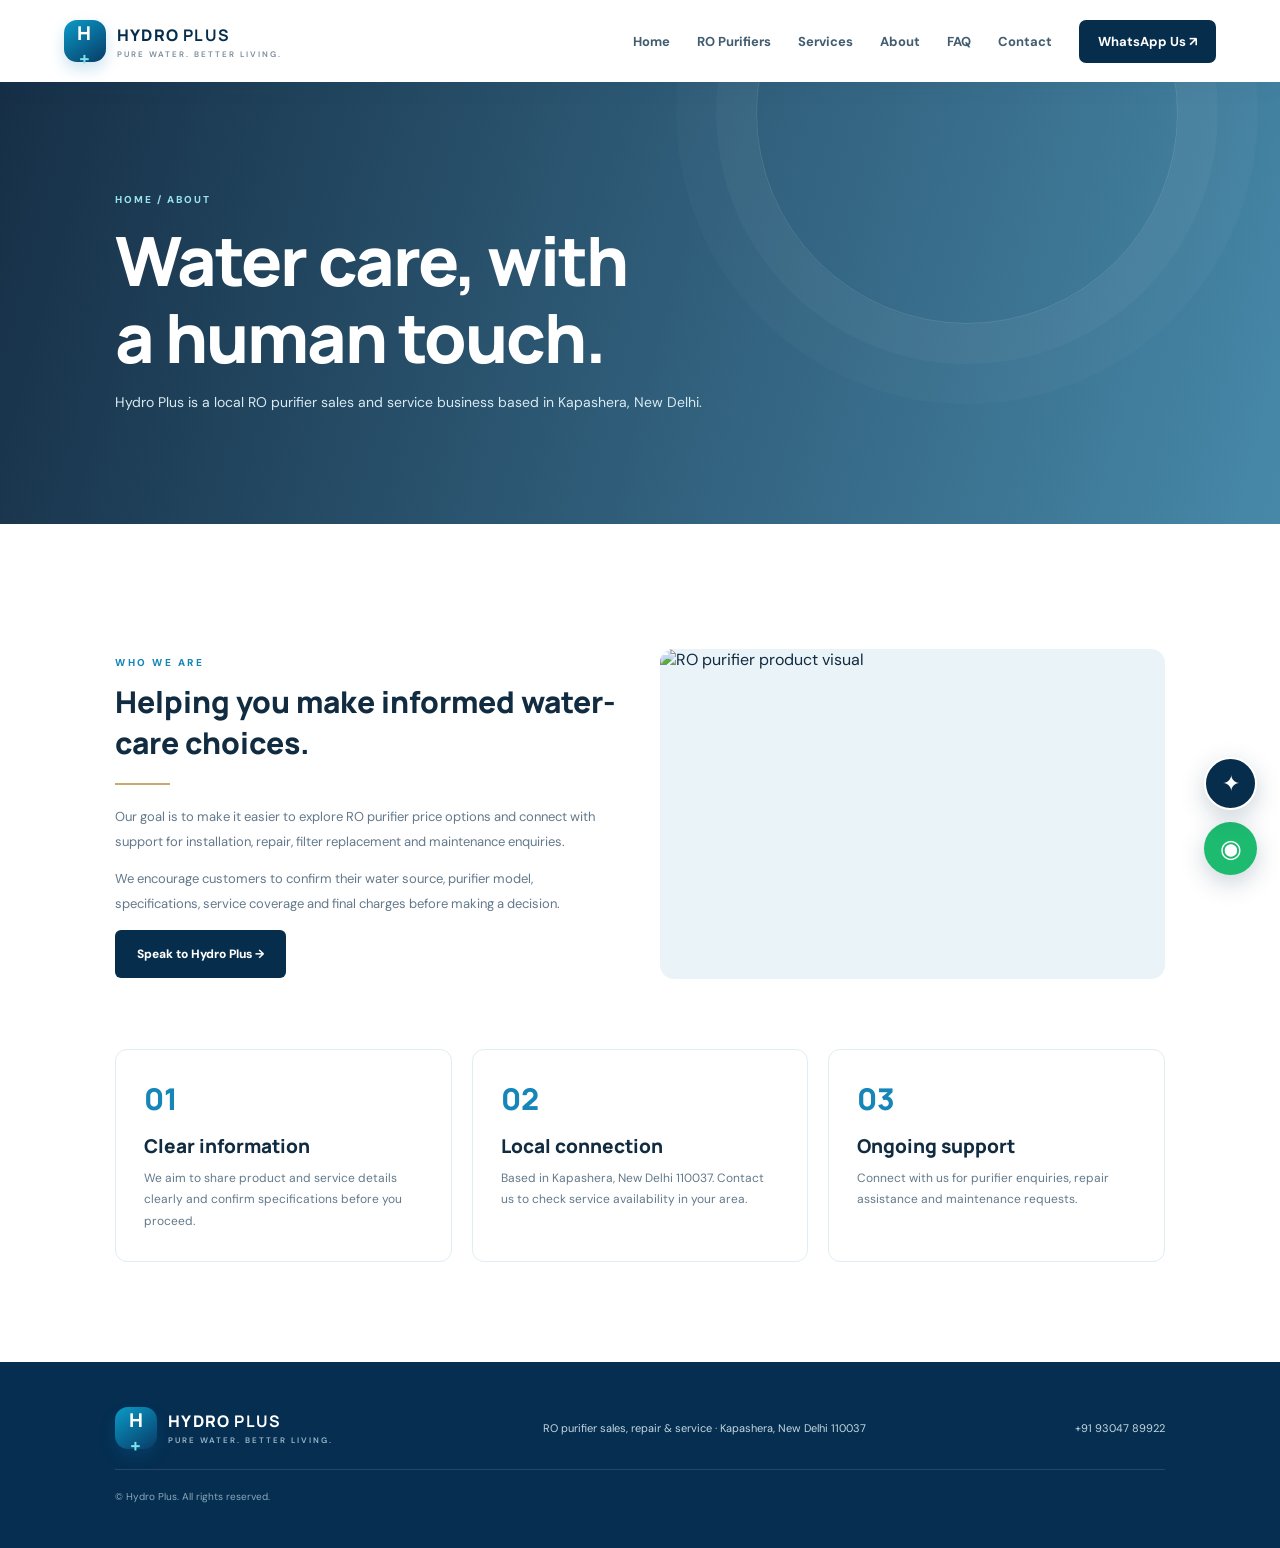
==== about.html @ e17fb549 "Add Hydro Plus website page: about.html" ====
<!doctype html><html lang="en"><head><meta charset="utf-8"><meta name="viewport" content="width=device-width,initial-scale=1"><meta name="description" content="About Hydro Plus RO purifier sales and service support in Kapashera, New Delhi."><meta name="theme-color" content="#073b66"><title>About Hydro Plus | Hydro Plus</title><link rel="stylesheet" href="assets/css/style.css"></head><body><header class="site-header"><a class="brand" href="index.html"><span class="brand-mark">H<span>+</span></span><span>HYDRO <b>PLUS</b><small>PURE WATER. BETTER LIVING.</small></span></a><button class="menu-toggle" id="menuToggle" aria-label="Open navigation">☰</button><nav id="mainNav"><a href="index.html">Home</a><a href="products.html">RO Purifiers</a><a href="services.html">Services</a><a href="about.html">About</a><a href="faq.html">FAQ</a><a href="contact.html">Contact</a><a class="nav-cta" href="https://wa.me/919304789922?text=Hello%20Hydro%20Plus%2C%20I%20need%20help." target="_blank" rel="noopener">WhatsApp Us ↗</a></nav></header><main><section class="page-hero"><span class="crumb">HOME / ABOUT</span><h1>Water care, with<br>a human touch.</h1><p>Hydro Plus is a local RO purifier sales and service business based in Kapashera, New Delhi.</p></section><section class="section"><div class="service-detail"><div class="detail-copy"><span class="eyebrow">WHO WE ARE</span><h2>Helping you make informed water-care choices.</h2><div class="gold-line"></div><p>Our goal is to make it easier to explore RO purifier price options and connect with support for installation, repair, filter replacement and maintenance enquiries.</p><p>We encourage customers to confirm their water source, purifier model, specifications, service coverage and final charges before making a decision.</p><a class="btn btn-dark" href="contact.html">Speak to Hydro Plus →</a></div><div class="detail-photo"><img src="https://www.kent.co.in/images/ro/kent-supreme-copper/kent-supreme-copper-mobile-banner.png" alt="RO purifier product visual"></div></div><div class="content-grid"><article class="info-card"><span class="num">01</span><h3>Clear information</h3><p>We aim to share product and service details clearly and confirm specifications before you proceed.</p></article><article class="info-card"><span class="num">02</span><h3>Local connection</h3><p>Based in Kapashera, New Delhi 110037. Contact us to check service availability in your area.</p></article><article class="info-card"><span class="num">03</span><h3>Ongoing support</h3><p>Connect with us for purifier enquiries, repair assistance and maintenance requests.</p></article></div></section></main><footer><a class="brand footer-brand" href="index.html"><span class="brand-mark">H<span>+</span></span><span>HYDRO <b>PLUS</b><small>PURE WATER. BETTER LIVING.</small></span></a><p>RO purifier sales, repair & service · Kapashera, New Delhi 110037</p><a href="tel:+919304789922">+91 93047 89922</a><small>© <span id="year"></span> Hydro Plus. All rights reserved.</small></footer><a class="float-whatsapp" href="https://wa.me/919304789922?text=Hello%20Hydro%20Plus" target="_blank" rel="noopener" aria-label="WhatsApp Hydro Plus">◉</a><button class="chat-launch" id="chatLaunch" aria-label="Open Hydro Plus assistant">✦</button><div class="chat-box" id="chatBox"><div class="chat-head"><div><b>Hydro Plus Assistant</b><small>Quick help & enquiries</small></div><button id="chatClose" aria-label="Close chat">×</button></div><div class="chat-messages" id="chatMessages"><div class="bot-message">Hello! Are you looking to buy an RO purifier or need repair/service?</div></div><form id="chatForm"><input id="chatInput" placeholder="Type your message..." autocomplete="off" required><button aria-label="Send message">➤</button></form></div><script src="assets/js/app.js"></script></body></html>
---- assets/css/style.css ----
@import url('https://fonts.googleapis.com/css2?family=DM+Sans:wght@400;500;600;700;800&family=Manrope:wght@400;500;600;700;800&display=swap');
:root{--navy:#062d4c;--blue:#087db7;--cyan:#64d8e5;--ink:#112b40;--muted:#63798b;--pale:#edf7fb;--line:#e1edf2;--white:#fff;--gold:#c9a96e}*{box-sizing:border-box}html{scroll-behavior:smooth;scroll-padding-top:90px}body{margin:0;font-family:'DM Sans',sans-serif;color:var(--ink);background:#fff}a{color:inherit;text-decoration:none}button,input,textarea,select{font:inherit}.site-header{height:82px;padding:0 max(5vw,24px);display:flex;align-items:center;justify-content:space-between;background:#fff;position:sticky;top:0;z-index:30;box-shadow:0 5px 24px #0c42600b}.brand{display:flex;align-items:center;gap:11px;font:800 16px Manrope;letter-spacing:1.2px;color:var(--navy)}.brand small{display:block;font:600 8px 'DM Sans';letter-spacing:2px;color:#7a8c9b;margin-top:3px}.brand-mark{width:42px;height:42px;border-radius:13px;background:linear-gradient(145deg,#0b9bc8,#073b66);color:white;display:grid;place-items:center;font-size:19px;box-shadow:0 7px 15px #0879b933}.brand-mark span{color:#7fe3ee}.site-header nav{display:flex;align-items:center;gap:27px;font-size:13px;font-weight:700;color:#425c70}.site-header nav a:hover,.site-header nav a.active{color:var(--blue)}.nav-cta{background:var(--navy);color:white!important;padding:13px 19px;border-radius:7px}.menu-toggle{display:none;border:0;background:none;font-size:25px;color:var(--navy)}.hero{min-height:650px;height:min(760px,78vw);position:relative;overflow:hidden;background:#06395f url('https://www.kent.co.in/images/ro/kent-supreme-copper/kent-supreme-copper-mobile-banner.png') center/cover no-repeat;transition:background-image .8s ease}.hero:before{content:'';position:absolute;inset:0;background:linear-gradient(90deg,#041e35ed 0%,#073b66bd 48%,#073b6640 100%)}.hero:after{content:'';position:absolute;inset:0;background:linear-gradient(0deg,#052b4980,transparent 50%)}.hero-content{position:relative;z-index:1;color:white;padding:125px 9vw 70px;max-width:850px;animation:rise .8s ease}.eyebrow{font-size:10px;font-weight:800;letter-spacing:2.5px;color:#1686b8}.eyebrow.light{color:#91e4ed}.hero h1{font:800 clamp(48px,7vw,88px)/1.05 Manrope;letter-spacing:-4px;margin:25px 0}.hero h1 em,h2 em{font-style:normal;color:#69d3e1}.hero-content>p{font-size:17px;line-height:1.8;color:#e1edf4;max-width:500px}.hero-actions{display:flex;gap:13px;margin-top:32px}.btn{border:0;display:inline-flex;align-items:center;justify-content:center;gap:20px;padding:16px 22px;border-radius:6px;font-weight:800;font-size:12px;cursor:pointer;transition:.25s}.btn:hover{transform:translateY(-3px);box-shadow:0 12px 25px #052c4930}.btn-primary{background:#fff;color:var(--navy)}.btn-glass{border:1px solid #ffffff75;color:white;background:#ffffff15}.btn-dark{background:var(--navy);color:white}.btn-light{background:#fff;color:var(--navy)}.hero-note{margin-top:54px;font-size:11px;letter-spacing:1px;color:#d2e5ef}.pulse{display:inline-block;width:7px;height:7px;background:#73e2ca;border-radius:50%;margin-right:9px;box-shadow:0 0 0 5px #73e2ca30}.hero-count{position:absolute;right:9vw;bottom:53px;color:#fff;font-size:12px;z-index:2}.hero-count b{font-size:24px}.slider-dots{position:absolute;right:9vw;bottom:25px;display:flex;gap:7px;z-index:2}.slider-dots button{width:23px;height:3px;border:0;background:#ffffff70;padding:0;cursor:pointer}.slider-dots button.active{background:#7be0e9;width:40px}.trust-strip{display:grid;grid-template-columns:repeat(4,1fr);padding:27px 9vw;background:#f2f8fb;gap:20px}.trust-strip div{display:flex;align-items:center;gap:13px}.trust-strip b{font:800 22px Manrope;color:#1686b8}.trust-strip span{font-size:12px;font-weight:700;color:#526d80}.section{padding:100px 9vw}.section-head{display:flex;justify-content:space-between;align-items:end;gap:40px;margin-bottom:45px}.section-head h2,.service-copy h2,.about-card h2,.page-hero h1{font:800 clamp(34px,4vw,52px)/1.13 Manrope;letter-spacing:-2px;margin:14px 0 0}.section-head h2 em,.service-copy h2 em{color:#1686b8}.section-head>p{max-width:390px;color:var(--muted);font-size:13px;line-height:1.8;margin:0 0 5px}.product-grid{display:grid;grid-template-columns:repeat(3,1fr);gap:22px}.product-card{border:1px solid var(--line);border-radius:12px;overflow:hidden;background:white;transition:.35s;box-shadow:0 5px 25px #0a456509}.product-card:hover{transform:translateY(-8px);box-shadow:0 20px 45px #0a45651c}.product-image{height:260px;position:relative;background:#edf5f8;overflow:hidden}.product-image img{width:100%;height:100%;object-fit:contain;padding:16px;transition:transform .6s}.product-card:hover .product-image img{transform:scale(1.06)}.product-tag{position:absolute;z-index:1;top:15px;left:15px;background:#fff;color:var(--navy);font-size:9px;font-weight:800;letter-spacing:1px;padding:8px 10px;border-radius:3px}.product-info{padding:23px}.product-kicker{font-size:9px;font-weight:800;letter-spacing:1.8px;color:#1985b5}.product-info h3{font:800 24px Manrope;margin:8px 0}.product-info p{min-height:43px;color:var(--muted);font-size:12px;line-height:1.7}.price-line{display:flex;align-items:center;gap:9px;margin:20px 0}.price-line strong{font:800 25px Manrope;color:var(--navy)}.price-line del{font-size:12px;color:#91a1ad}.price-line span{font-size:9px;font-weight:800;color:#16855d;background:#e8f8ef;padding:5px 7px;border-radius:4px}.text-link{font-size:11px;font-weight:800;color:#0879b9}.fine-print{font-size:10px;color:#7b8c98;line-height:1.7;margin-top:25px}.service-band{display:grid;grid-template-columns:1fr 1fr;background:#f0f7fa}.service-visual{position:relative;min-height:650px;overflow:hidden;background:#d8eaf0}.service-visual>img{width:100%;height:100%;position:absolute;object-fit:cover}.service-visual:after{content:'';position:absolute;inset:0;background:linear-gradient(0deg,#062e50b8,transparent 65%)}.visual-label{position:absolute;z-index:1;bottom:55px;left:9%;color:white}.visual-label span{font-size:9px;letter-spacing:2px;font-weight:800;color:#9ae8ed}.visual-label b{display:block;font:800 42px/1.1 Manrope;margin-top:13px}.service-copy{padding:85px 10%}.service-copy>p{color:var(--muted);font-size:13px;line-height:1.8;margin:20px 0 28px}.service-list>div{display:flex;gap:17px;padding:17px 0;border-top:1px solid #d9e7ed}.service-list>div>span{font:800 18px Manrope;color:#1686b8}.service-list h3{font-size:14px;margin:0 0 5px}.service-list p{font-size:11px;line-height:1.7;color:var(--muted);margin:0}.service-copy .btn{margin-top:25px}.about-section{display:grid;grid-template-columns:1.5fr .8fr;gap:22px}.about-card{background:linear-gradient(125deg,#073b66,#087eaf);border-radius:14px;padding:60px;color:white}.about-card h2{margin:20px 0}.about-card p{max-width:500px;color:#d7eaf2;font-size:13px;line-height:1.8;margin-bottom:28px}.about-stat{border-radius:14px;background:#eaf6fa;padding:55px 35px;display:flex;flex-direction:column;justify-content:center}.about-stat span{font-size:10px;font-weight:800;letter-spacing:2px;color:#1686b8}.about-stat b{font:800 36px/1.2 Manrope;margin:20px 0}.about-stat small{color:var(--muted)}.contact-section{background:#f8fbfc}.contact-layout{display:grid;grid-template-columns:.8fr 1.2fr;gap:70px}.contact-details{display:flex;flex-direction:column;align-items:flex-start;gap:30px}.contact-item span{display:block;font-size:9px;font-weight:800;letter-spacing:1.7px;color:#1686b8;margin-bottom:9px}.contact-item b,.contact-item a{font:700 17px Manrope}.contact-form{background:white;padding:30px;border:1px solid var(--line);border-radius:12px;box-shadow:0 10px 35px #16425c08}.contact-form label{display:block;font-size:11px;font-weight:800;color:#405a6e;margin-bottom:17px}.form-row{display:grid;grid-template-columns:1fr 1fr;gap:16px}.contact-form input,.contact-form textarea,.contact-form select{display:block;width:100%;margin-top:8px;padding:13px;border:1px solid #dce8ee;border-radius:6px;background:#fbfdfe;color:var(--ink);outline:none;font-size:12px}.contact-form input:focus,.contact-form textarea:focus,.contact-form select:focus{border-color:#1686b8}.contact-form textarea{resize:vertical}.contact-form small{display:block;color:#82929d;font-size:10px;margin-top:12px}footer{background:#052e50;color:#d3e3eb;padding:45px 9vw;display:flex;align-items:center;justify-content:space-between;gap:20px;flex-wrap:wrap}footer .brand{color:white}footer .brand small{color:#9bb8c8}footer p,footer>a:not(.brand){font-size:11px;color:#c5d8e2}footer>small{width:100%;font-size:10px;color:#89a9ba;border-top:1px solid #ffffff20;padding-top:20px}.float-whatsapp,.chat-launch{position:fixed;z-index:40;right:23px;width:53px;height:53px;border-radius:50%;display:grid;place-items:center;box-shadow:0 8px 24px #062f4c35}.float-whatsapp{bottom:25px;background:#1dbb70;color:white;font-size:25px}.chat-launch{bottom:90px;background:var(--navy);color:white;border:2px solid white;font-size:22px;cursor:pointer}.chat-box{display:none;position:fixed;z-index:41;right:22px;bottom:155px;width:min(350px,calc(100vw - 30px));height:420px;background:white;border-radius:13px;box-shadow:0 20px 60px #092f4c35;overflow:hidden;border:1px solid var(--line)}.chat-box.open{display:flex;flex-direction:column;animation:rise .25s ease}.chat-head{background:var(--navy);color:white;padding:17px;display:flex;justify-content:space-between;align-items:center}.chat-head b,.chat-head small{display:block}.chat-head b{font-size:13px}.chat-head small{font-size:10px;color:#b9d6e5;margin-top:4px}.chat-head button{border:0;background:none;color:white;font-size:25px;cursor:pointer}.chat-messages{padding:15px;flex:1;overflow:auto;background:#f5f9fb}.bot-message,.user-message{max-width:88%;padding:11px 12px;border-radius:10px;font-size:11px;line-height:1.6;margin-bottom:10px}.bot-message{background:white;border:1px solid var(--line)}.user-message{margin-left:auto;background:#dff3fa;color:#174766}.chat-box form{display:flex;padding:10px;border-top:1px solid var(--line);gap:7px}.chat-box input{min-width:0;flex:1;border:1px solid var(--line);border-radius:6px;padding:11px;font-size:11px}.chat-box form button{border:0;background:var(--navy);color:white;border-radius:6px;width:40px;cursor:pointer}.page-hero{padding:105px 9vw 95px;color:white;background:linear-gradient(105deg,#041f38ed,#075f8bbd),url('https://www.kent.co.in/images/ro/kent-supreme-copper/kent-supreme-copper-mobile-banner.png') center/cover;position:relative;overflow:hidden}.page-hero:after{content:'';position:absolute;width:420px;height:420px;border:1px solid #ffffff20;border-radius:50%;right:8%;top:-180px;box-shadow:0 0 0 40px #ffffff08,0 0 0 80px #ffffff05}.page-hero h1{font-size:clamp(42px,6vw,68px);max-width:760px;position:relative;z-index:1}.page-hero p{max-width:590px;line-height:1.8;color:#d8eaf2;font-size:14px;position:relative;z-index:1}.crumb{font-size:10px;letter-spacing:2px;color:#9be3ea;font-weight:800}.content-grid{display:grid;grid-template-columns:repeat(3,1fr);gap:20px}.info-card{padding:28px;border:1px solid var(--line);border-radius:12px;background:white;transition:.3s}.info-card:hover{transform:translateY(-6px);box-shadow:0 16px 35px #0a456512}.info-card .num{font:800 30px Manrope;color:#1686b8}.info-card h3{font:800 19px Manrope;margin:14px 0 9px}.info-card p{font-size:12px;line-height:1.8;color:var(--muted);margin:0}.service-detail{display:grid;grid-template-columns:1fr 1fr;gap:40px;align-items:center;margin:25px 0 70px}.service-detail:nth-child(even) .detail-photo{order:2}.detail-photo{height:330px;border-radius:14px;overflow:hidden;background:#eaf4f8}.detail-photo img{width:100%;height:100%;object-fit:cover}.detail-copy h2{font:800 30px Manrope;margin:10px 0}.detail-copy p,.detail-copy li{font-size:13px;line-height:1.9;color:var(--muted)}.detail-copy ul{padding-left:18px}.faq-list{max-width:850px;margin:auto}.faq-list details{border-bottom:1px solid var(--line);padding:20px 0}.faq-list summary{font-weight:800;cursor:pointer;list-style:none;display:flex;justify-content:space-between;gap:15px}.faq-list summary:after{content:'+';color:var(--blue);font-size:20px}.faq-list details[open] summary:after{content:'−'}.faq-list p{font-size:13px;line-height:1.8;color:var(--muted);max-width:760px}.reveal{opacity:0;transform:translateY(24px);transition:opacity .7s ease,transform .7s ease}.reveal.visible{opacity:1;transform:none}.gold-line{height:2px;width:55px;background:var(--gold);margin:20px 0}.map-panel{min-height:250px;border-radius:14px;background:linear-gradient(130deg,#e5f2f7,#f6fbfd);display:grid;place-items:center;text-align:center;padding:30px}.map-panel b{font:800 24px Manrope}.map-panel p{color:var(--muted);font-size:12px}@keyframes rise{from{opacity:0;transform:translateY(18px)}to{opacity:1;transform:translateY(0)}}@media(max-width:900px){.site-header nav{gap:15px}.section{padding:75px 6vw}.product-grid,.content-grid{grid-template-columns:repeat(2,1fr)}.service-copy{padding:65px 7%}.about-section{padding-top:70px;padding-bottom:70px}.contact-layout{gap:35px}.trust-strip{padding:25px 6vw}}@media(max-width:680px){.site-header{height:70px;padding:0 20px}.menu-toggle{display:block}.site-header nav{display:none;position:absolute;top:70px;left:0;right:0;background:white;padding:20px;box-shadow:0 15px 20px #092f4c15;flex-direction:column;align-items:stretch;gap:18px}.site-header nav.open{display:flex}.nav-cta{text-align:center}.hero{height:650px;min-height:0;background-position:60% center}.hero-content{padding:105px 7vw 50px}.hero h1{font-size:53px;letter-spacing:-2.5px}.hero-content>p{font-size:14px}.hero-count{right:7vw}.slider-dots{right:7vw}.trust-strip{grid-template-columns:1fr 1fr;gap:20px;padding:25px 7vw}.section{padding:70px 7vw}.section-head{display:block}.section-head>p{margin-top:17px}.section-head h2,.service-copy h2,.about-card h2{font-size:37px}.product-grid,.content-grid{grid-template-columns:1fr;gap:17px}.product-image{height:245px}.service-band{grid-template-columns:1fr}.service-visual{min-height:390px}.service-copy{padding:65px 7vw}.about-section{grid-template-columns:1fr}.about-card{padding:40px 27px}.about-stat{padding:35px 27px}.contact-layout{grid-template-columns:1fr;gap:35px}.form-row{grid-template-columns:1fr;gap:0}.contact-form{padding:22px}footer{padding:40px 7vw;display:grid;grid-template-columns:1fr;gap:12px}.hero-actions{flex-wrap:wrap}.hero-note{margin-top:40px}.page-hero{padding:75px 7vw}.page-hero h1{font-size:43px}.service-detail{grid-template-columns:1fr;gap:22px;margin-bottom:50px}.service-detail:nth-child(even) .detail-photo{order:0}.detail-photo{height:250px}}
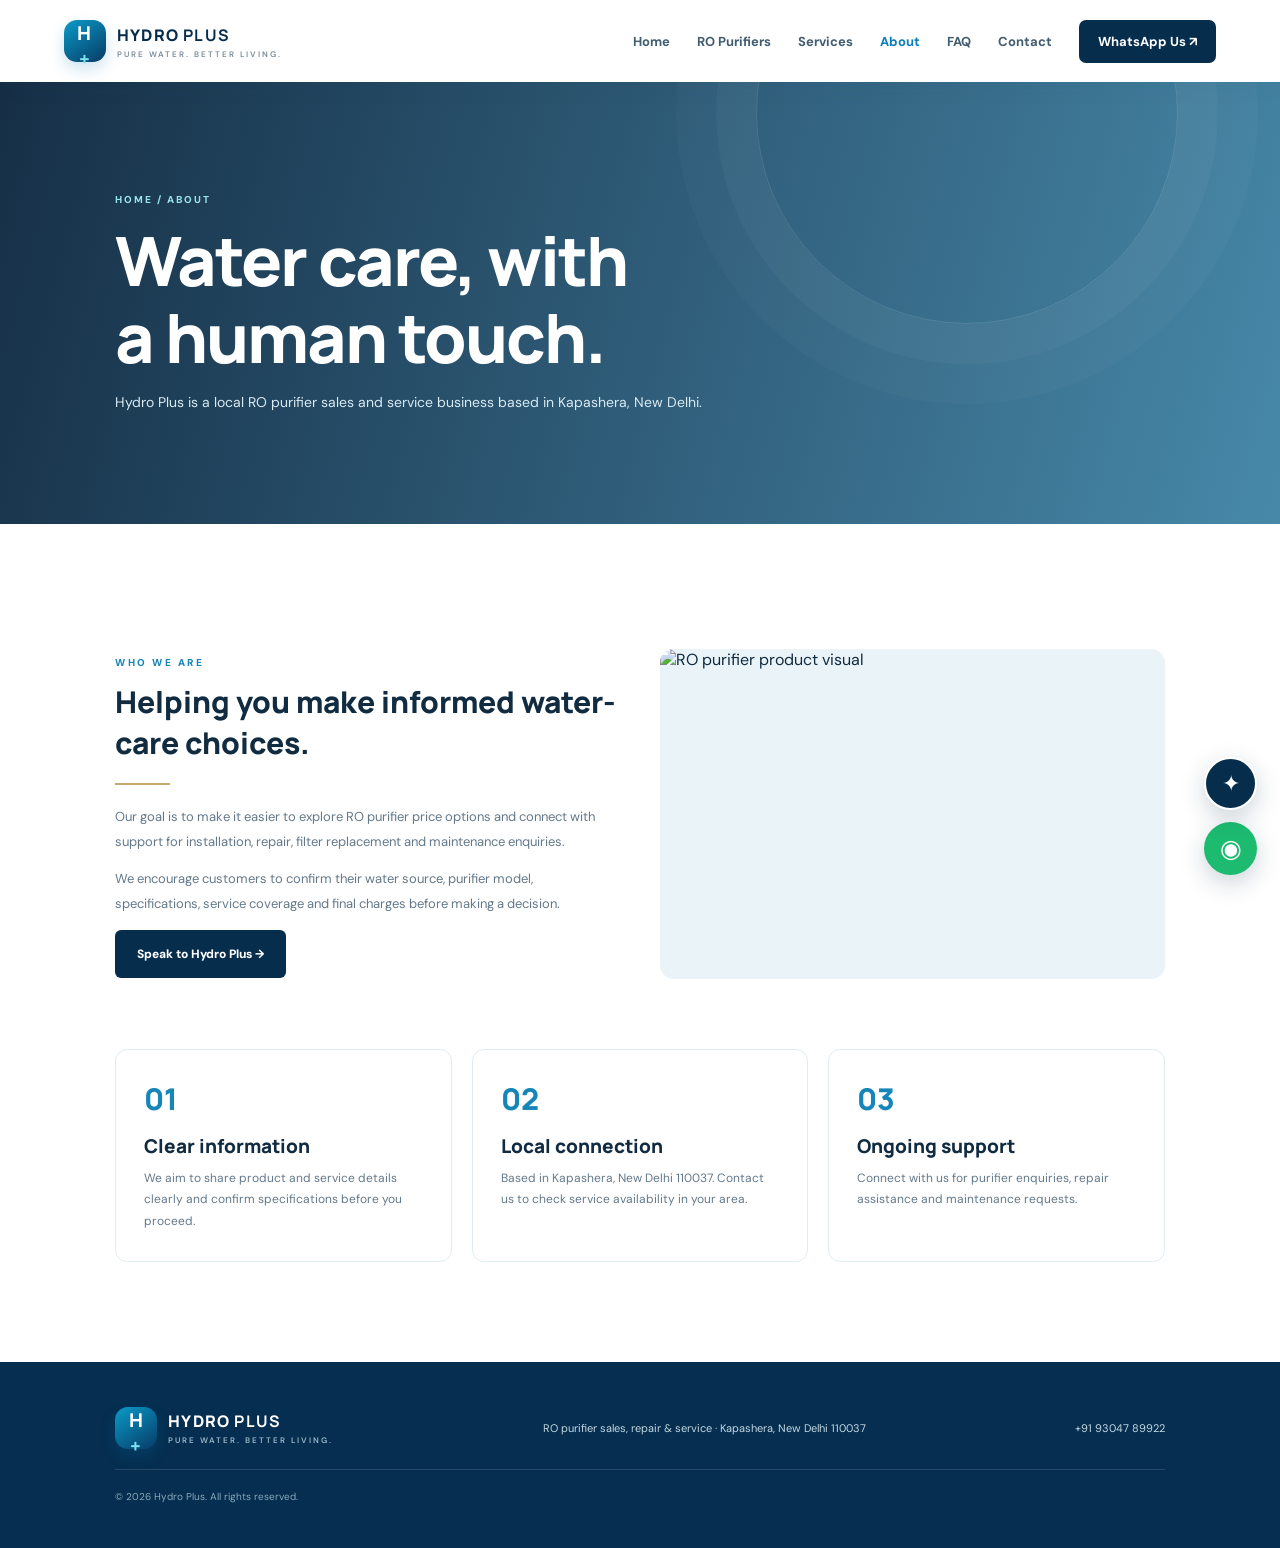
==== commit c027c87a: "Add RO visual to about page" ====
--- a/about.html
+++ b/about.html
@@ -1 +1 @@
-<!doctype html><html lang="en"><head><meta charset="utf-8"><meta name="viewport" content="width=device-width,initial-scale=1"><meta name="description" content="About Hydro Plus RO purifier sales and service support in Kapashera, New Delhi."><meta name="theme-color" content="#073b66"><title>About Hydro Plus | Hydro Plus</title><link rel="stylesheet" href="assets/css/style.css"></head><body><header class="site-header"><a class="brand" href="index.html"><span class="brand-mark">H<span>+</span></span><span>HYDRO <b>PLUS</b><small>PURE WATER. BETTER LIVING.</small></span></a><button class="menu-toggle" id="menuToggle" aria-label="Open navigation">☰</button><nav id="mainNav"><a href="index.html">Home</a><a href="products.html">RO Purifiers</a><a href="services.html">Services</a><a href="about.html">About</a><a href="faq.html">FAQ</a><a href="contact.html">Contact</a><a class="nav-cta" href="https://wa.me/919304789922?text=Hello%20Hydro%20Plus%2C%20I%20need%20help." target="_blank" rel="noopener">WhatsApp Us ↗</a></nav></header><main><section class="page-hero"><span class="crumb">HOME / ABOUT</span><h1>Water care, with<br>a human touch.</h1><p>Hydro Plus is a local RO purifier sales and service business based in Kapashera, New Delhi.</p></section><section class="section"><div class="service-detail"><div class="detail-copy"><span class="eyebrow">WHO WE ARE</span><h2>Helping you make informed water-care choices.</h2><div class="gold-line"></div><p>Our goal is to make it easier to explore RO purifier price options and connect with support for installation, repair, filter replacement and maintenance enquiries.</p><p>We encourage customers to confirm their water source, purifier model, specifications, service coverage and final charges before making a decision.</p><a class="btn btn-dark" href="contact.html">Speak to Hydro Plus →</a></div><div class="detail-photo"><img src="https://www.kent.co.in/images/ro/kent-supreme-copper/kent-supreme-copper-mobile-banner.png" alt="RO purifier product visual"></div></div><div class="content-grid"><article class="info-card"><span class="num">01</span><h3>Clear information</h3><p>We aim to share product and service details clearly and confirm specifications before you proceed.</p></article><article class="info-card"><span class="num">02</span><h3>Local connection</h3><p>Based in Kapashera, New Delhi 110037. Contact us to check service availability in your area.</p></article><article class="info-card"><span class="num">03</span><h3>Ongoing support</h3><p>Connect with us for purifier enquiries, repair assistance and maintenance requests.</p></article></div></section></main><footer><a class="brand footer-brand" href="index.html"><span class="brand-mark">H<span>+</span></span><span>HYDRO <b>PLUS</b><small>PURE WATER. BETTER LIVING.</small></span></a><p>RO purifier sales, repair & service · Kapashera, New Delhi 110037</p><a href="tel:+919304789922">+91 93047 89922</a><small>© <span id="year"></span> Hydro Plus. All rights reserved.</small></footer><a class="float-whatsapp" href="https://wa.me/919304789922?text=Hello%20Hydro%20Plus" target="_blank" rel="noopener" aria-label="WhatsApp Hydro Plus">◉</a><button class="chat-launch" id="chatLaunch" aria-label="Open Hydro Plus assistant">✦</button><div class="chat-box" id="chatBox"><div class="chat-head"><div><b>Hydro Plus Assistant</b><small>Quick help & enquiries</small></div><button id="chatClose" aria-label="Close chat">×</button></div><div class="chat-messages" id="chatMessages"><div class="bot-message">Hello! Are you looking to buy an RO purifier or need repair/service?</div></div><form id="chatForm"><input id="chatInput" placeholder="Type your message..." autocomplete="off" required><button aria-label="Send message">➤</button></form></div><script src="assets/js/app.js"></script></body></html>+<!doctype html><html lang="en"><head><meta charset="utf-8"><meta name="viewport" content="width=device-width,initial-scale=1"><meta name="description" content="About Hydro Plus RO purifier sales and service support in Kapashera, New Delhi."><meta name="theme-color" content="#073b66"><title>About Hydro Plus | Hydro Plus</title><link rel="stylesheet" href="assets/css/style.css"></head><body><header class="site-header"><a class="brand" href="index.html"><span class="brand-mark">H<span>+</span></span><span>HYDRO <b>PLUS</b><small>PURE WATER. BETTER LIVING.</small></span></a><button class="menu-toggle" id="menuToggle" aria-label="Open navigation">☰</button><nav id="mainNav"><a href="index.html">Home</a><a href="products.html">RO Purifiers</a><a href="services.html">Services</a><a href="about.html">About</a><a href="faq.html">FAQ</a><a href="contact.html">Contact</a><a class="nav-cta" href="https://wa.me/919304789922?text=Hello%20Hydro%20Plus%2C%20I%20need%20help." target="_blank" rel="noopener">WhatsApp Us ↗</a></nav></header><main><section class="page-hero"><span class="crumb">HOME / ABOUT</span><h1>Water care, with<br>a human touch.</h1><p>Hydro Plus is a local RO purifier sales and service business based in Kapashera, New Delhi.</p></section><section class="section"><div class="service-detail"><div class="detail-copy"><span class="eyebrow">WHO WE ARE</span><h2>Helping you make informed water-care choices.</h2><div class="gold-line"></div><p>Our goal is to make it easier to explore RO purifier price options and connect with support for installation, repair, filter replacement and maintenance enquiries.</p><p>We encourage customers to confirm their water source, purifier model, specifications, service coverage and final charges before making a decision.</p><a class="btn btn-dark" href="contact.html">Speak to Hydro Plus →</a></div><div class="detail-photo"><img src="https://livpure.com/cdn/shop/files/livpure-livpure-allura-premia-water-purifier-37996012568729.jpg?v=1737448221&width=900" alt="RO purifier product visual"></div></div><div class="content-grid"><article class="info-card"><span class="num">01</span><h3>Clear information</h3><p>We aim to share product and service details clearly and confirm specifications before you proceed.</p></article><article class="info-card"><span class="num">02</span><h3>Local connection</h3><p>Based in Kapashera, New Delhi 110037. Contact us to check service availability in your area.</p></article><article class="info-card"><span class="num">03</span><h3>Ongoing support</h3><p>Connect with us for purifier enquiries, repair assistance and maintenance requests.</p></article></div></section></main><footer><a class="brand footer-brand" href="index.html"><span class="brand-mark">H<span>+</span></span><span>HYDRO <b>PLUS</b><small>PURE WATER. BETTER LIVING.</small></span></a><p>RO purifier sales, repair & service · Kapashera, New Delhi 110037</p><a href="tel:+919304789922">+91 93047 89922</a><small>© <span id="year"></span> Hydro Plus. All rights reserved.</small></footer><a class="float-whatsapp" href="https://wa.me/919304789922?text=Hello%20Hydro%20Plus" target="_blank" rel="noopener" aria-label="WhatsApp Hydro Plus">◉</a><button class="chat-launch" id="chatLaunch" aria-label="Open Hydro Plus assistant">✦</button><div class="chat-box" id="chatBox"><div class="chat-head"><div><b>Hydro Plus Assistant</b><small>Quick help & enquiries</small></div><button id="chatClose" aria-label="Close chat">×</button></div><div class="chat-messages" id="chatMessages"><div class="bot-message">Hello! Are you looking to buy an RO purifier or need repair/service?</div></div><form id="chatForm"><input id="chatInput" placeholder="Type your message..." autocomplete="off" required><button aria-label="Send message">➤</button></form></div><script src="assets/js/app.js"></script></body></html>
--- a/assets/css/style.css
+++ b/assets/css/style.css
@@ -1,2 +1,5 @@
 @import url('https://fonts.googleapis.com/css2?family=DM+Sans:wght@400;500;600;700;800&family=Manrope:wght@400;500;600;700;800&display=swap');
-:root{--navy:#062d4c;--blue:#087db7;--cyan:#64d8e5;--ink:#112b40;--muted:#63798b;--pale:#edf7fb;--line:#e1edf2;--white:#fff;--gold:#c9a96e}*{box-sizing:border-box}html{scroll-behavior:smooth;scroll-padding-top:90px}body{margin:0;font-family:'DM Sans',sans-serif;color:var(--ink);background:#fff}a{color:inherit;text-decoration:none}button,input,textarea,select{font:inherit}.site-header{height:82px;padding:0 max(5vw,24px);display:flex;align-items:center;justify-content:space-between;background:#fff;position:sticky;top:0;z-index:30;box-shadow:0 5px 24px #0c42600b}.brand{display:flex;align-items:center;gap:11px;font:800 16px Manrope;letter-spacing:1.2px;color:var(--navy)}.brand small{display:block;font:600 8px 'DM Sans';letter-spacing:2px;color:#7a8c9b;margin-top:3px}.brand-mark{width:42px;height:42px;border-radius:13px;background:linear-gradient(145deg,#0b9bc8,#073b66);color:white;display:grid;place-items:center;font-size:19px;box-shadow:0 7px 15px #0879b933}.brand-mark span{color:#7fe3ee}.site-header nav{display:flex;align-items:center;gap:27px;font-size:13px;font-weight:700;color:#425c70}.site-header nav a:hover,.site-header nav a.active{color:var(--blue)}.nav-cta{background:var(--navy);color:white!important;padding:13px 19px;border-radius:7px}.menu-toggle{display:none;border:0;background:none;font-size:25px;color:var(--navy)}.hero{min-height:650px;height:min(760px,78vw);position:relative;overflow:hidden;background:#06395f url('https://www.kent.co.in/images/ro/kent-supreme-copper/kent-supreme-copper-mobile-banner.png') center/cover no-repeat;transition:background-image .8s ease}.hero:before{content:'';position:absolute;inset:0;background:linear-gradient(90deg,#041e35ed 0%,#073b66bd 48%,#073b6640 100%)}.hero:after{content:'';position:absolute;inset:0;background:linear-gradient(0deg,#052b4980,transparent 50%)}.hero-content{position:relative;z-index:1;color:white;padding:125px 9vw 70px;max-width:850px;animation:rise .8s ease}.eyebrow{font-size:10px;font-weight:800;letter-spacing:2.5px;color:#1686b8}.eyebrow.light{color:#91e4ed}.hero h1{font:800 clamp(48px,7vw,88px)/1.05 Manrope;letter-spacing:-4px;margin:25px 0}.hero h1 em,h2 em{font-style:normal;color:#69d3e1}.hero-content>p{font-size:17px;line-height:1.8;color:#e1edf4;max-width:500px}.hero-actions{display:flex;gap:13px;margin-top:32px}.btn{border:0;display:inline-flex;align-items:center;justify-content:center;gap:20px;padding:16px 22px;border-radius:6px;font-weight:800;font-size:12px;cursor:pointer;transition:.25s}.btn:hover{transform:translateY(-3px);box-shadow:0 12px 25px #052c4930}.btn-primary{background:#fff;color:var(--navy)}.btn-glass{border:1px solid #ffffff75;color:white;background:#ffffff15}.btn-dark{background:var(--navy);color:white}.btn-light{background:#fff;color:var(--navy)}.hero-note{margin-top:54px;font-size:11px;letter-spacing:1px;color:#d2e5ef}.pulse{display:inline-block;width:7px;height:7px;background:#73e2ca;border-radius:50%;margin-right:9px;box-shadow:0 0 0 5px #73e2ca30}.hero-count{position:absolute;right:9vw;bottom:53px;color:#fff;font-size:12px;z-index:2}.hero-count b{font-size:24px}.slider-dots{position:absolute;right:9vw;bottom:25px;display:flex;gap:7px;z-index:2}.slider-dots button{width:23px;height:3px;border:0;background:#ffffff70;padding:0;cursor:pointer}.slider-dots button.active{background:#7be0e9;width:40px}.trust-strip{display:grid;grid-template-columns:repeat(4,1fr);padding:27px 9vw;background:#f2f8fb;gap:20px}.trust-strip div{display:flex;align-items:center;gap:13px}.trust-strip b{font:800 22px Manrope;color:#1686b8}.trust-strip span{font-size:12px;font-weight:700;color:#526d80}.section{padding:100px 9vw}.section-head{display:flex;justify-content:space-between;align-items:end;gap:40px;margin-bottom:45px}.section-head h2,.service-copy h2,.about-card h2,.page-hero h1{font:800 clamp(34px,4vw,52px)/1.13 Manrope;letter-spacing:-2px;margin:14px 0 0}.section-head h2 em,.service-copy h2 em{color:#1686b8}.section-head>p{max-width:390px;color:var(--muted);font-size:13px;line-height:1.8;margin:0 0 5px}.product-grid{display:grid;grid-template-columns:repeat(3,1fr);gap:22px}.product-card{border:1px solid var(--line);border-radius:12px;overflow:hidden;background:white;transition:.35s;box-shadow:0 5px 25px #0a456509}.product-card:hover{transform:translateY(-8px);box-shadow:0 20px 45px #0a45651c}.product-image{height:260px;position:relative;background:#edf5f8;overflow:hidden}.product-image img{width:100%;height:100%;object-fit:contain;padding:16px;transition:transform .6s}.product-card:hover .product-image img{transform:scale(1.06)}.product-tag{position:absolute;z-index:1;top:15px;left:15px;background:#fff;color:var(--navy);font-size:9px;font-weight:800;letter-spacing:1px;padding:8px 10px;border-radius:3px}.product-info{padding:23px}.product-kicker{font-size:9px;font-weight:800;letter-spacing:1.8px;color:#1985b5}.product-info h3{font:800 24px Manrope;margin:8px 0}.product-info p{min-height:43px;color:var(--muted);font-size:12px;line-height:1.7}.price-line{display:flex;align-items:center;gap:9px;margin:20px 0}.price-line strong{font:800 25px Manrope;color:var(--navy)}.price-line del{font-size:12px;color:#91a1ad}.price-line span{font-size:9px;font-weight:800;color:#16855d;background:#e8f8ef;padding:5px 7px;border-radius:4px}.text-link{font-size:11px;font-weight:800;color:#0879b9}.fine-print{font-size:10px;color:#7b8c98;line-height:1.7;margin-top:25px}.service-band{display:grid;grid-template-columns:1fr 1fr;background:#f0f7fa}.service-visual{position:relative;min-height:650px;overflow:hidden;background:#d8eaf0}.service-visual>img{width:100%;height:100%;position:absolute;object-fit:cover}.service-visual:after{content:'';position:absolute;inset:0;background:linear-gradient(0deg,#062e50b8,transparent 65%)}.visual-label{position:absolute;z-index:1;bottom:55px;left:9%;color:white}.visual-label span{font-size:9px;letter-spacing:2px;font-weight:800;color:#9ae8ed}.visual-label b{display:block;font:800 42px/1.1 Manrope;margin-top:13px}.service-copy{padding:85px 10%}.service-copy>p{color:var(--muted);font-size:13px;line-height:1.8;margin:20px 0 28px}.service-list>div{display:flex;gap:17px;padding:17px 0;border-top:1px solid #d9e7ed}.service-list>div>span{font:800 18px Manrope;color:#1686b8}.service-list h3{font-size:14px;margin:0 0 5px}.service-list p{font-size:11px;line-height:1.7;color:var(--muted);margin:0}.service-copy .btn{margin-top:25px}.about-section{display:grid;grid-template-columns:1.5fr .8fr;gap:22px}.about-card{background:linear-gradient(125deg,#073b66,#087eaf);border-radius:14px;padding:60px;color:white}.about-card h2{margin:20px 0}.about-card p{max-width:500px;color:#d7eaf2;font-size:13px;line-height:1.8;margin-bottom:28px}.about-stat{border-radius:14px;background:#eaf6fa;padding:55px 35px;display:flex;flex-direction:column;justify-content:center}.about-stat span{font-size:10px;font-weight:800;letter-spacing:2px;color:#1686b8}.about-stat b{font:800 36px/1.2 Manrope;margin:20px 0}.about-stat small{color:var(--muted)}.contact-section{background:#f8fbfc}.contact-layout{display:grid;grid-template-columns:.8fr 1.2fr;gap:70px}.contact-details{display:flex;flex-direction:column;align-items:flex-start;gap:30px}.contact-item span{display:block;font-size:9px;font-weight:800;letter-spacing:1.7px;color:#1686b8;margin-bottom:9px}.contact-item b,.contact-item a{font:700 17px Manrope}.contact-form{background:white;padding:30px;border:1px solid var(--line);border-radius:12px;box-shadow:0 10px 35px #16425c08}.contact-form label{display:block;font-size:11px;font-weight:800;color:#405a6e;margin-bottom:17px}.form-row{display:grid;grid-template-columns:1fr 1fr;gap:16px}.contact-form input,.contact-form textarea,.contact-form select{display:block;width:100%;margin-top:8px;padding:13px;border:1px solid #dce8ee;border-radius:6px;background:#fbfdfe;color:var(--ink);outline:none;font-size:12px}.contact-form input:focus,.contact-form textarea:focus,.contact-form select:focus{border-color:#1686b8}.contact-form textarea{resize:vertical}.contact-form small{display:block;color:#82929d;font-size:10px;margin-top:12px}footer{background:#052e50;color:#d3e3eb;padding:45px 9vw;display:flex;align-items:center;justify-content:space-between;gap:20px;flex-wrap:wrap}footer .brand{color:white}footer .brand small{color:#9bb8c8}footer p,footer>a:not(.brand){font-size:11px;color:#c5d8e2}footer>small{width:100%;font-size:10px;color:#89a9ba;border-top:1px solid #ffffff20;padding-top:20px}.float-whatsapp,.chat-launch{position:fixed;z-index:40;right:23px;width:53px;height:53px;border-radius:50%;display:grid;place-items:center;box-shadow:0 8px 24px #062f4c35}.float-whatsapp{bottom:25px;background:#1dbb70;color:white;font-size:25px}.chat-launch{bottom:90px;background:var(--navy);color:white;border:2px solid white;font-size:22px;cursor:pointer}.chat-box{display:none;position:fixed;z-index:41;right:22px;bottom:155px;width:min(350px,calc(100vw - 30px));height:420px;background:white;border-radius:13px;box-shadow:0 20px 60px #092f4c35;overflow:hidden;border:1px solid var(--line)}.chat-box.open{display:flex;flex-direction:column;animation:rise .25s ease}.chat-head{background:var(--navy);color:white;padding:17px;display:flex;justify-content:space-between;align-items:center}.chat-head b,.chat-head small{display:block}.chat-head b{font-size:13px}.chat-head small{font-size:10px;color:#b9d6e5;margin-top:4px}.chat-head button{border:0;background:none;color:white;font-size:25px;cursor:pointer}.chat-messages{padding:15px;flex:1;overflow:auto;background:#f5f9fb}.bot-message,.user-message{max-width:88%;padding:11px 12px;border-radius:10px;font-size:11px;line-height:1.6;margin-bottom:10px}.bot-message{background:white;border:1px solid var(--line)}.user-message{margin-left:auto;background:#dff3fa;color:#174766}.chat-box form{display:flex;padding:10px;border-top:1px solid var(--line);gap:7px}.chat-box input{min-width:0;flex:1;border:1px solid var(--line);border-radius:6px;padding:11px;font-size:11px}.chat-box form button{border:0;background:var(--navy);color:white;border-radius:6px;width:40px;cursor:pointer}.page-hero{padding:105px 9vw 95px;color:white;background:linear-gradient(105deg,#041f38ed,#075f8bbd),url('https://www.kent.co.in/images/ro/kent-supreme-copper/kent-supreme-copper-mobile-banner.png') center/cover;position:relative;overflow:hidden}.page-hero:after{content:'';position:absolute;width:420px;height:420px;border:1px solid #ffffff20;border-radius:50%;right:8%;top:-180px;box-shadow:0 0 0 40px #ffffff08,0 0 0 80px #ffffff05}.page-hero h1{font-size:clamp(42px,6vw,68px);max-width:760px;position:relative;z-index:1}.page-hero p{max-width:590px;line-height:1.8;color:#d8eaf2;font-size:14px;position:relative;z-index:1}.crumb{font-size:10px;letter-spacing:2px;color:#9be3ea;font-weight:800}.content-grid{display:grid;grid-template-columns:repeat(3,1fr);gap:20px}.info-card{padding:28px;border:1px solid var(--line);border-radius:12px;background:white;transition:.3s}.info-card:hover{transform:translateY(-6px);box-shadow:0 16px 35px #0a456512}.info-card .num{font:800 30px Manrope;color:#1686b8}.info-card h3{font:800 19px Manrope;margin:14px 0 9px}.info-card p{font-size:12px;line-height:1.8;color:var(--muted);margin:0}.service-detail{display:grid;grid-template-columns:1fr 1fr;gap:40px;align-items:center;margin:25px 0 70px}.service-detail:nth-child(even) .detail-photo{order:2}.detail-photo{height:330px;border-radius:14px;overflow:hidden;background:#eaf4f8}.detail-photo img{width:100%;height:100%;object-fit:cover}.detail-copy h2{font:800 30px Manrope;margin:10px 0}.detail-copy p,.detail-copy li{font-size:13px;line-height:1.9;color:var(--muted)}.detail-copy ul{padding-left:18px}.faq-list{max-width:850px;margin:auto}.faq-list details{border-bottom:1px solid var(--line);padding:20px 0}.faq-list summary{font-weight:800;cursor:pointer;list-style:none;display:flex;justify-content:space-between;gap:15px}.faq-list summary:after{content:'+';color:var(--blue);font-size:20px}.faq-list details[open] summary:after{content:'−'}.faq-list p{font-size:13px;line-height:1.8;color:var(--muted);max-width:760px}.reveal{opacity:0;transform:translateY(24px);transition:opacity .7s ease,transform .7s ease}.reveal.visible{opacity:1;transform:none}.gold-line{height:2px;width:55px;background:var(--gold);margin:20px 0}.map-panel{min-height:250px;border-radius:14px;background:linear-gradient(130deg,#e5f2f7,#f6fbfd);display:grid;place-items:center;text-align:center;padding:30px}.map-panel b{font:800 24px Manrope}.map-panel p{color:var(--muted);font-size:12px}@keyframes rise{from{opacity:0;transform:translateY(18px)}to{opacity:1;transform:translateY(0)}}@media(max-width:900px){.site-header nav{gap:15px}.section{padding:75px 6vw}.product-grid,.content-grid{grid-template-columns:repeat(2,1fr)}.service-copy{padding:65px 7%}.about-section{padding-top:70px;padding-bottom:70px}.contact-layout{gap:35px}.trust-strip{padding:25px 6vw}}@media(max-width:680px){.site-header{height:70px;padding:0 20px}.menu-toggle{display:block}.site-header nav{display:none;position:absolute;top:70px;left:0;right:0;background:white;padding:20px;box-shadow:0 15px 20px #092f4c15;flex-direction:column;align-items:stretch;gap:18px}.site-header nav.open{display:flex}.nav-cta{text-align:center}.hero{height:650px;min-height:0;background-position:60% center}.hero-content{padding:105px 7vw 50px}.hero h1{font-size:53px;letter-spacing:-2.5px}.hero-content>p{font-size:14px}.hero-count{right:7vw}.slider-dots{right:7vw}.trust-strip{grid-template-columns:1fr 1fr;gap:20px;padding:25px 7vw}.section{padding:70px 7vw}.section-head{display:block}.section-head>p{margin-top:17px}.section-head h2,.service-copy h2,.about-card h2{font-size:37px}.product-grid,.content-grid{grid-template-columns:1fr;gap:17px}.product-image{height:245px}.service-band{grid-template-columns:1fr}.service-visual{min-height:390px}.service-copy{padding:65px 7vw}.about-section{grid-template-columns:1fr}.about-card{padding:40px 27px}.about-stat{padding:35px 27px}.contact-layout{grid-template-columns:1fr;gap:35px}.form-row{grid-template-columns:1fr;gap:0}.contact-form{padding:22px}footer{padding:40px 7vw;display:grid;grid-template-columns:1fr;gap:12px}.hero-actions{flex-wrap:wrap}.hero-note{margin-top:40px}.page-hero{padding:75px 7vw}.page-hero h1{font-size:43px}.service-detail{grid-template-columns:1fr;gap:22px;margin-bottom:50px}.service-detail:nth-child(even) .detail-photo{order:0}.detail-photo{height:250px}}+:root{--navy:#062d4c;--blue:#087db7;--cyan:#64d8e5;--ink:#112b40;--muted:#63798b;--pale:#edf7fb;--line:#e1edf2;--white:#fff;--gold:#c9a96e}*{box-sizing:border-box}html{scroll-behavior:smooth;scroll-padding-top:90px}body{margin:0;font-family:'DM Sans',sans-serif;color:var(--ink);background:#fff}a{color:inherit;text-decoration:none}button,input,textarea,select{font:inherit}.site-header{height:82px;padding:0 max(5vw,24px);display:flex;align-items:center;justify-content:space-between;background:#fff;position:sticky;top:0;z-index:30;box-shadow:0 5px 24px #0c42600b}.brand{display:flex;align-items:center;gap:11px;font:800 16px Manrope;letter-spacing:1.2px;color:var(--navy)}.brand small{display:block;font:600 8px 'DM Sans';letter-spacing:2px;color:#7a8c9b;margin-top:3px}.brand-mark{width:42px;height:42px;border-radius:13px;background:linear-gradient(145deg,#0b9bc8,#073b66);color:white;display:grid;place-items:center;font-size:19px;box-shadow:0 7px 15px #0879b933}.brand-mark span{color:#7fe3ee}.site-header nav{display:flex;align-items:center;gap:27px;font-size:13px;font-weight:700;color:#425c70}.site-header nav a:hover,.site-header nav a.active{color:var(--blue)}.nav-cta{background:var(--navy);color:white!important;padding:13px 19px;border-radius:7px}.menu-toggle{display:none;border:0;background:none;font-size:25px;color:var(--navy)}.hero{min-height:650px;height:min(760px,78vw);position:relative;overflow:hidden;background:#06395f url('https://www.kent.co.in/images/ro/kent-supreme-copper/kent-supreme-copper-mobile-banner.png') center/cover no-repeat;transition:background-image .8s ease}.hero:before{content:'';position:absolute;inset:0;background:linear-gradient(90deg,#041e35ed 0%,#073b66bd 48%,#073b6640 100%)}.hero:after{content:'';position:absolute;inset:0;background:linear-gradient(0deg,#052b4980,transparent 50%)}.hero-content{position:relative;z-index:1;color:white;padding:125px 9vw 70px;max-width:850px;animation:rise .8s ease}.eyebrow{font-size:10px;font-weight:800;letter-spacing:2.5px;color:#1686b8}.eyebrow.light{color:#91e4ed}.hero h1{font:800 clamp(48px,7vw,88px)/1.05 Manrope;letter-spacing:-4px;margin:25px 0}.hero h1 em,h2 em{font-style:normal;color:#69d3e1}.hero-content>p{font-size:17px;line-height:1.8;color:#e1edf4;max-width:500px}.hero-actions{display:flex;gap:13px;margin-top:32px}.btn{border:0;display:inline-flex;align-items:center;justify-content:center;gap:20px;padding:16px 22px;border-radius:6px;font-weight:800;font-size:12px;cursor:pointer;transition:.25s}.btn:hover{transform:translateY(-3px);box-shadow:0 12px 25px #052c4930}.btn-primary{background:#fff;color:var(--navy)}.btn-glass{border:1px solid #ffffff75;color:white;background:#ffffff15}.btn-dark{background:var(--navy);color:white}.btn-light{background:#fff;color:var(--navy)}.hero-note{margin-top:54px;font-size:11px;letter-spacing:1px;color:#d2e5ef}.pulse{display:inline-block;width:7px;height:7px;background:#73e2ca;border-radius:50%;margin-right:9px;box-shadow:0 0 0 5px #73e2ca30}.hero-count{position:absolute;right:9vw;bottom:53px;color:#fff;font-size:12px;z-index:2}.hero-count b{font-size:24px}.slider-dots{position:absolute;right:9vw;bottom:25px;display:flex;gap:7px;z-index:2}.slider-dots button{width:23px;height:3px;border:0;background:#ffffff70;padding:0;cursor:pointer}.slider-dots button.active{background:#7be0e9;width:40px}.trust-strip{display:grid;grid-template-columns:repeat(4,1fr);padding:27px 9vw;background:#f2f8fb;gap:20px}.trust-strip div{display:flex;align-items:center;gap:13px}.trust-strip b{font:800 22px Manrope;color:#1686b8}.trust-strip span{font-size:12px;font-weight:700;color:#526d80}.section{padding:100px 9vw}.section-head{display:flex;justify-content:space-between;align-items:end;gap:40px;margin-bottom:45px}.section-head h2,.service-copy h2,.about-card h2,.page-hero h1{font:800 clamp(34px,4vw,52px)/1.13 Manrope;letter-spacing:-2px;margin:14px 0 0}.section-head h2 em,.service-copy h2 em{color:#1686b8}.section-head>p{max-width:390px;color:var(--muted);font-size:13px;line-height:1.8;margin:0 0 5px}.product-grid{display:grid;grid-template-columns:repeat(3,1fr);gap:22px}.product-card{border:1px solid var(--line);border-radius:12px;overflow:hidden;background:white;transition:.35s;box-shadow:0 5px 25px #0a456509}.product-card:hover{transform:translateY(-8px);box-shadow:0 20px 45px #0a45651c}.product-image{height:260px;position:relative;background:#edf5f8;overflow:hidden}.product-image img{width:100%;height:100%;object-fit:contain;padding:16px;transition:transform .6s}.product-card:hover .product-image img{transform:scale(1.06)}.product-tag{position:absolute;z-index:1;top:15px;left:15px;background:#fff;color:var(--navy);font-size:9px;font-weight:800;letter-spacing:1px;padding:8px 10px;border-radius:3px}.product-info{padding:23px}.product-kicker{font-size:9px;font-weight:800;letter-spacing:1.8px;color:#1985b5}.product-info h3{font:800 24px Manrope;margin:8px 0}.product-info p{min-height:43px;color:var(--muted);font-size:12px;line-height:1.7}.price-line{display:flex;align-items:center;gap:9px;margin:20px 0}.price-line strong{font:800 25px Manrope;color:var(--navy)}.price-line del{font-size:12px;color:#91a1ad}.price-line span{font-size:9px;font-weight:800;color:#16855d;background:#e8f8ef;padding:5px 7px;border-radius:4px}.text-link{font-size:11px;font-weight:800;color:#0879b9}.fine-print{font-size:10px;color:#7b8c98;line-height:1.7;margin-top:25px}.service-band{display:grid;grid-template-columns:1fr 1fr;background:#f0f7fa}.service-visual{position:relative;min-height:650px;overflow:hidden;background:#d8eaf0}.service-visual>img{width:100%;height:100%;position:absolute;object-fit:cover}.service-visual:after{content:'';position:absolute;inset:0;background:linear-gradient(0deg,#062e50b8,transparent 65%)}.visual-label{position:absolute;z-index:1;bottom:55px;left:9%;color:white}.visual-label span{font-size:9px;letter-spacing:2px;font-weight:800;color:#9ae8ed}.visual-label b{display:block;font:800 42px/1.1 Manrope;margin-top:13px}.service-copy{padding:85px 10%}.service-copy>p{color:var(--muted);font-size:13px;line-height:1.8;margin:20px 0 28px}.service-list>div{display:flex;gap:17px;padding:17px 0;border-top:1px solid #d9e7ed}.service-list>div>span{font:800 18px Manrope;color:#1686b8}.service-list h3{font-size:14px;margin:0 0 5px}.service-list p{font-size:11px;line-height:1.7;color:var(--muted);margin:0}.service-copy .btn{margin-top:25px}.about-section{display:grid;grid-template-columns:1.5fr .8fr;gap:22px}.about-card{background:linear-gradient(125deg,#073b66,#087eaf);border-radius:14px;padding:60px;color:white}.about-card h2{margin:20px 0}.about-card p{max-width:500px;color:#d7eaf2;font-size:13px;line-height:1.8;margin-bottom:28px}.about-stat{border-radius:14px;background:#eaf6fa;padding:55px 35px;display:flex;flex-direction:column;justify-content:center}.about-stat span{font-size:10px;font-weight:800;letter-spacing:2px;color:#1686b8}.about-stat b{font:800 36px/1.2 Manrope;margin:20px 0}.about-stat small{color:var(--muted)}.contact-section{background:#f8fbfc}.contact-layout{display:grid;grid-template-columns:.8fr 1.2fr;gap:70px}.contact-details{display:flex;flex-direction:column;align-items:flex-start;gap:30px}.contact-item span{display:block;font-size:9px;font-weight:800;letter-spacing:1.7px;color:#1686b8;margin-bottom:9px}.contact-item b,.contact-item a{font:700 17px Manrope}.contact-form{background:white;padding:30px;border:1px solid var(--line);border-radius:12px;box-shadow:0 10px 35px #16425c08}.contact-form label{display:block;font-size:11px;font-weight:800;color:#405a6e;margin-bottom:17px}.form-row{display:grid;grid-template-columns:1fr 1fr;gap:16px}.contact-form input,.contact-form textarea,.contact-form select{display:block;width:100%;margin-top:8px;padding:13px;border:1px solid #dce8ee;border-radius:6px;background:#fbfdfe;color:var(--ink);outline:none;font-size:12px}.contact-form input:focus,.contact-form textarea:focus,.contact-form select:focus{border-color:#1686b8}.contact-form textarea{resize:vertical}.contact-form small{display:block;color:#82929d;font-size:10px;margin-top:12px}footer{background:#052e50;color:#d3e3eb;padding:45px 9vw;display:flex;align-items:center;justify-content:space-between;gap:20px;flex-wrap:wrap}footer .brand{color:white}footer .brand small{color:#9bb8c8}footer p,footer>a:not(.brand){font-size:11px;color:#c5d8e2}footer>small{width:100%;font-size:10px;color:#89a9ba;border-top:1px solid #ffffff20;padding-top:20px}.float-whatsapp,.chat-launch{position:fixed;z-index:40;right:23px;width:53px;height:53px;border-radius:50%;display:grid;place-items:center;box-shadow:0 8px 24px #062f4c35}.float-whatsapp{bottom:25px;background:#1dbb70;color:white;font-size:25px}.chat-launch{bottom:90px;background:var(--navy);color:white;border:2px solid white;font-size:22px;cursor:pointer}.chat-box{display:none;position:fixed;z-index:41;right:22px;bottom:155px;width:min(350px,calc(100vw - 30px));height:420px;background:white;border-radius:13px;box-shadow:0 20px 60px #092f4c35;overflow:hidden;border:1px solid var(--line)}.chat-box.open{display:flex;flex-direction:column;animation:rise .25s ease}.chat-head{background:var(--navy);color:white;padding:17px;display:flex;justify-content:space-between;align-items:center}.chat-head b,.chat-head small{display:block}.chat-head b{font-size:13px}.chat-head small{font-size:10px;color:#b9d6e5;margin-top:4px}.chat-head button{border:0;background:none;color:white;font-size:25px;cursor:pointer}.chat-messages{padding:15px;flex:1;overflow:auto;background:#f5f9fb}.bot-message,.user-message{max-width:88%;padding:11px 12px;border-radius:10px;font-size:11px;line-height:1.6;margin-bottom:10px}.bot-message{background:white;border:1px solid var(--line)}.user-message{margin-left:auto;background:#dff3fa;color:#174766}.chat-box form{display:flex;padding:10px;border-top:1px solid var(--line);gap:7px}.chat-box input{min-width:0;flex:1;border:1px solid var(--line);border-radius:6px;padding:11px;font-size:11px}.chat-box form button{border:0;background:var(--navy);color:white;border-radius:6px;width:40px;cursor:pointer}.page-hero{padding:105px 9vw 95px;color:white;background:linear-gradient(105deg,#041f38ed,#075f8bbd),url('https://www.kent.co.in/images/ro/kent-supreme-copper/kent-supreme-copper-mobile-banner.png') center/cover;position:relative;overflow:hidden}.page-hero:after{content:'';position:absolute;width:420px;height:420px;border:1px solid #ffffff20;border-radius:50%;right:8%;top:-180px;box-shadow:0 0 0 40px #ffffff08,0 0 0 80px #ffffff05}.page-hero h1{font-size:clamp(42px,6vw,68px);max-width:760px;position:relative;z-index:1}.page-hero p{max-width:590px;line-height:1.8;color:#d8eaf2;font-size:14px;position:relative;z-index:1}.crumb{font-size:10px;letter-spacing:2px;color:#9be3ea;font-weight:800}.content-grid{display:grid;grid-template-columns:repeat(3,1fr);gap:20px}.info-card{padding:28px;border:1px solid var(--line);border-radius:12px;background:white;transition:.3s}.info-card:hover{transform:translateY(-6px);box-shadow:0 16px 35px #0a456512}.info-card .num{font:800 30px Manrope;color:#1686b8}.info-card h3{font:800 19px Manrope;margin:14px 0 9px}.info-card p{font-size:12px;line-height:1.8;color:var(--muted);margin:0}.service-detail{display:grid;grid-template-columns:1fr 1fr;gap:40px;align-items:center;margin:25px 0 70px}.service-detail:nth-child(even) .detail-photo{order:2}.detail-photo{height:330px;border-radius:14px;overflow:hidden;background:#eaf4f8}.detail-photo img{width:100%;height:100%;object-fit:cover}.detail-copy h2{font:800 30px Manrope;margin:10px 0}.detail-copy p,.detail-copy li{font-size:13px;line-height:1.9;color:var(--muted)}.detail-copy ul{padding-left:18px}.faq-list{max-width:850px;margin:auto}.faq-list details{border-bottom:1px solid var(--line);padding:20px 0}.faq-list summary{font-weight:800;cursor:pointer;list-style:none;display:flex;justify-content:space-between;gap:15px}.faq-list summary:after{content:'+';color:var(--blue);font-size:20px}.faq-list details[open] summary:after{content:'−'}.faq-list p{font-size:13px;line-height:1.8;color:var(--muted);max-width:760px}.reveal{opacity:0;transform:translateY(24px);transition:opacity .7s ease,transform .7s ease}.reveal.visible{opacity:1;transform:none}.gold-line{height:2px;width:55px;background:var(--gold);margin:20px 0}.map-panel{min-height:250px;border-radius:14px;background:linear-gradient(130deg,#e5f2f7,#f6fbfd);display:grid;place-items:center;text-align:center;padding:30px}.map-panel b{font:800 24px Manrope}.map-panel p{color:var(--muted);font-size:12px}@keyframes rise{from{opacity:0;transform:translateY(18px)}to{opacity:1;transform:translateY(0)}}@media(max-width:900px){.site-header nav{gap:15px}.section{padding:75px 6vw}.product-grid,.content-grid{grid-template-columns:repeat(2,1fr)}.service-copy{padding:65px 7%}.about-section{padding-top:70px;padding-bottom:70px}.contact-layout{gap:35px}.trust-strip{padding:25px 6vw}}@media(max-width:680px){.site-header{height:70px;padding:0 20px}.menu-toggle{display:block}.site-header nav{display:none;position:absolute;top:70px;left:0;right:0;background:white;padding:20px;box-shadow:0 15px 20px #092f4c15;flex-direction:column;align-items:stretch;gap:18px}.site-header nav.open{display:flex}.nav-cta{text-align:center}.hero{height:650px;min-height:0;background-position:60% center}.hero-content{padding:105px 7vw 50px}.hero h1{font-size:53px;letter-spacing:-2.5px}.hero-content>p{font-size:14px}.hero-count{right:7vw}.slider-dots{right:7vw}.trust-strip{grid-template-columns:1fr 1fr;gap:20px;padding:25px 7vw}.section{padding:70px 7vw}.section-head{display:block}.section-head>p{margin-top:17px}.section-head h2,.service-copy h2,.about-card h2{font-size:37px}.product-grid,.content-grid{grid-template-columns:1fr;gap:17px}.product-image{height:245px}.service-band{grid-template-columns:1fr}.service-visual{min-height:390px}.service-copy{padding:65px 7vw}.about-section{grid-template-columns:1fr}.about-card{padding:40px 27px}.about-stat{padding:35px 27px}.contact-layout{grid-template-columns:1fr;gap:35px}.form-row{grid-template-columns:1fr;gap:0}.contact-form{padding:22px}footer{padding:40px 7vw;display:grid;grid-template-columns:1fr;gap:12px}.hero-actions{flex-wrap:wrap}.hero-note{margin-top:40px}.page-hero{padding:75px 7vw}.page-hero h1{font-size:43px}.service-detail{grid-template-columns:1fr;gap:22px;margin-bottom:50px}.service-detail:nth-child(even) .detail-photo{order:0}.detail-photo{height:250px}}
+/* HYDRO PLUS SIGNATURE HOMEPAGE */
+.hp-hero{min-height:690px;height:min(790px,calc(100vh - 82px));position:relative;overflow:hidden;background:radial-gradient(ellipse at 72% 45%,#174c70 0%,#092b49 43%,#041a2c 100%);color:#fff;isolation:isolate}.hp-hero:before{content:"";position:absolute;inset:0;background:linear-gradient(90deg,#041a2cf5 0%,#062743e8 43%,#06274320 100%);z-index:-1}.hp-hero-bg{position:absolute;inset:0;opacity:.16;background-image:radial-gradient(#9be6f2 1px,transparent 1px);background-size:34px 34px;mask-image:linear-gradient(90deg,transparent,#000)}.hp-slide{position:absolute;inset:0;display:grid;grid-template-columns:1.03fr .97fr;align-items:center;padding:50px 9vw 90px;opacity:0;visibility:hidden;transition:opacity .9s ease,visibility .9s}.hp-slide.active{opacity:1;visibility:visible;z-index:2}.hp-hero-copy{max-width:600px;position:relative;z-index:4;transform:translateY(24px);opacity:0;transition:transform .8s .2s,opacity .8s .2s}.hp-slide.active .hp-hero-copy{transform:none;opacity:1}.hp-kicker,.hp-eyebrow{font-size:10px;font-weight:800;letter-spacing:2.6px;color:#46c7db}.hp-hero h1{font:800 clamp(54px,6.4vw,88px)/.99 Manrope,sans-serif;letter-spacing:-4.5px;margin:27px 0 22px}.hp-hero h1 i,.hp-section h2 em,.hp-story h2 em,.hp-how h2 em,.hp-contact h2 em{font-style:normal;color:#65d7e3}.hp-hero-copy>p{max-width:475px;color:#c4d9e6;font-size:15px;line-height:1.9}.hp-actions{display:flex;gap:12px;flex-wrap:wrap;margin-top:30px}.hp-btn{display:inline-flex;align-items:center;justify-content:center;gap:18px;padding:16px 21px;border-radius:4px;font-size:11px;font-weight:800;letter-spacing:.3px;transition:transform .25s,box-shadow .25s,background .25s}.hp-btn:hover{transform:translateY(-4px);box-shadow:0 12px 28px #0003}.hp-btn-white{background:#fff;color:#082c49}.hp-btn-outline{border:1px solid #ffffff70;color:white;background:#ffffff08}.hp-btn-dark{background:#082d4a;color:#fff}.hp-slide-caption{display:block;margin-top:64px;color:#8eafc3;font-size:9px;letter-spacing:2px}.hp-product-stage{height:540px;position:relative;display:grid;place-items:center;transform:translateX(35px) scale(.95);opacity:0;transition:transform 1s .18s,opacity 1s .18s}.hp-slide.active .hp-product-stage{transform:none;opacity:1}.hp-product-stage>img{position:relative;z-index:2;width:min(76%,440px);height:460px;object-fit:contain;filter:drop-shadow(0 35px 35px #0008);animation:hpFloat 5.2s ease-in-out infinite}.hp-product-glow{position:absolute;width:380px;height:380px;border-radius:50%;background:radial-gradient(circle,#42c9db44 0%,#1688b422 40%,transparent 72%);filter:blur(15px);animation:hpPulse 4s ease-in-out infinite}.hp-orbit{position:absolute;border:1px solid #a7eaf333;border-radius:50%;transform:rotate(-24deg)}.orbit-one{width:490px;height:260px;animation:hpOrbit 18s linear infinite}.orbit-two{width:560px;height:340px;transform:rotate(35deg);border-style:dashed;animation:hpOrbit 28s linear infinite reverse}.hp-float-chip{position:absolute;z-index:3;background:#ffffff12;border:1px solid #ffffff35;backdrop-filter:blur(12px);padding:12px 16px;border-radius:3px;font-size:9px;letter-spacing:1.7px;color:#dffaff}.chip-top{top:85px;right:3%}.chip-bottom{bottom:83px;left:4%}.hp-hero-controls{position:absolute;z-index:5;bottom:65px;left:9vw;display:flex;align-items:center;gap:15px}.hp-arrow{width:37px;height:37px;border:1px solid #ffffff60;border-radius:50%;background:transparent;color:white;cursor:pointer;font-size:16px;transition:.2s}.hp-arrow:hover{background:#fff;color:#092e4b}.hp-dots{display:flex;gap:6px}.hp-dots button{height:3px;width:20px;padding:0;border:0;background:#ffffff55;cursor:pointer;transition:.3s}.hp-dots button.active{width:40px;background:#5bd3e1}.hp-slide-number{font-size:10px;color:#9db8c8;margin-left:10px;letter-spacing:1px}.hp-slide-number b{font-size:18px;color:#fff}.hp-bottom-note{position:absolute;z-index:5;bottom:0;right:0;left:0;border-top:1px solid #ffffff20;padding:17px 9vw;display:flex;justify-content:space-between;color:#a9c4d3;font-size:9px;letter-spacing:2px}.hp-proof{padding:24px 9vw;background:#f1f8fa;display:grid;grid-template-columns:repeat(4,1fr);gap:20px}.hp-proof div{display:flex;align-items:center;gap:13px}.hp-proof b{font:800 22px Manrope;color:#1387ad}.hp-proof span{font-size:11px;font-weight:700;color:#4b687c}.hp-section{padding:105px 9vw}.hp-section-heading{display:flex;align-items:end;justify-content:space-between;gap:40px;margin-bottom:45px}.hp-section-heading h2,.hp-story h2,.hp-how h2,.hp-contact h2{font:800 clamp(37px,4.6vw,57px)/1.08 Manrope;letter-spacing:-2.8px;margin:16px 0 0;color:#0a2d48}.hp-section-heading>p{max-width:390px;color:#6d8190;font-size:13px;line-height:1.9;margin:0 0 5px}.hp-price-grid{display:grid;grid-template-columns:repeat(3,1fr);gap:22px}.hp-price-card{position:relative;border:1px solid #e0ebef;border-radius:7px;padding:20px 22px 24px;background:#fff;transition:.35s;overflow:hidden}.hp-price-card:hover{transform:translateY(-8px);box-shadow:0 22px 45px #062e4c14}.hp-price-card.featured{border-color:#8bcbd7;box-shadow:0 15px 40px #0b6c8b13}.hp-price-card>label{position:absolute;top:0;right:0;background:#0b7598;color:white;padding:9px 12px;font-size:8px;font-weight:800;letter-spacing:1px}.hp-price-card img{width:100%;height:235px;object-fit:contain;background:linear-gradient(145deg,#f3f8fa,#fff);margin-bottom:18px}.hp-price-card>span{font-size:9px;letter-spacing:2px;color:#1589ad;font-weight:800}.hp-price-card h3{font:800 25px Manrope;margin:9px 0 15px;color:#102f49}.hp-price-card>div{display:flex;align-items:center;gap:10px;flex-wrap:wrap}.hp-price-card>div b{font:800 25px Manrope;color:#092d4b}.hp-price-card del{font-size:12px;color:#91a0aa}.hp-price-card small{background:#e7f7ef;color:#16865d;font-size:9px;font-weight:800;padding:5px 7px}.hp-price-card>a{display:block;border-top:1px solid #e6eef1;margin-top:20px;padding-top:16px;font-size:11px;font-weight:800;color:#087da7}.hp-center{text-align:center;margin-top:36px}.hp-disclaimer{font-size:10px;color:#81919c;line-height:1.7;margin-top:25px}.hp-story{display:grid;grid-template-columns:1fr 1fr;align-items:center;background:#f0f7f9;min-height:560px}.hp-story-image{height:560px;position:relative;overflow:hidden;background:#dcecf1}.hp-story-image>img{width:100%;height:100%;object-fit:cover;filter:saturate(.85)}.hp-image-stamp{position:absolute;bottom:35px;left:35px;background:#062e4d;color:#fff;padding:17px 21px;font-size:10px;letter-spacing:3px;line-height:1.5}.hp-image-stamp b{font-size:19px}.hp-story-copy{padding:75px 12%}.hp-story-copy>p{color:#667f90;font-size:13px;line-height:1.9;margin:22px 0}.hp-story-copy ul{list-style:none;padding:0;margin:25px 0}.hp-story-copy li{padding:12px 0;border-bottom:1px solid #dbe7eb;font-size:12px;color:#31536b}.hp-story-copy li:before{content:"✓";color:#1386a9;font-weight:900;margin-right:12px}.hp-text-link{font-size:11px;font-weight:800;color:#087da7}.hp-text-link b{margin-left:10px}.hp-service-section{padding:105px 9vw;background:#082b47;color:#fff}.hp-service-section .hp-section-heading h2{color:#fff}.hp-service-section .hp-section-heading>p{color:#a9c2d1}.hp-service-grid{display:grid;grid-template-columns:repeat(4,1fr);gap:13px}.hp-service-card{padding:25px 21px 24px;border:1px solid #ffffff24;background:#ffffff08;min-height:265px;transition:.3s}.hp-service-card:hover{background:#ffffff14;transform:translateY(-7px);border-color:#57c7d8}.hp-service-card>span{font-size:8px;letter-spacing:1.6px;color:#63d0df;font-weight:800}.hp-service-icon{font-size:32px;color:#73dce7;margin:26px 0 18px}.hp-service-card h3{font:700 17px Manrope;margin:0 0 10px}.hp-service-card p{font-size:11px;line-height:1.8;color:#b5cbd7;min-height:60px}.hp-service-card>b{font-size:10px;color:#76dce6}.hp-how{padding:95px 9vw;background:#f5f9fa}.hp-how-title{text-align:center;margin-bottom:50px}.hp-how h2{margin-top:12px}.hp-steps{display:grid;grid-template-columns:repeat(4,1fr);gap:20px}.hp-steps>div{border-top:1px solid #c9dce3;padding:22px 10px 10px 0;position:relative}.hp-steps>div:before{content:"";position:absolute;top:-4px;left:0;width:7px;height:7px;background:#1689aa;border-radius:50%}.hp-steps b{font:800 27px Manrope;color:#1689aa}.hp-steps h3{font:800 16px Manrope;color:#173c55;margin:15px 0 8px}.hp-steps p{font-size:11px;color:#728795;line-height:1.8}.hp-contact{padding:72px 9vw;background:linear-gradient(110deg,#087ca5,#063252);color:#fff;display:flex;justify-content:space-between;align-items:center;gap:35px}.hp-contact h2{color:#fff;font-size:clamp(34px,4vw,48px)}.hp-contact h2 em{color:#8de4e9}.hp-contact p{color:#c8e0e8;font-size:12px}.hp-contact-actions{display:flex;flex-direction:column;align-items:flex-start;gap:12px;min-width:260px}.hp-contact-actions small{color:#c2dce5;font-size:10px}@keyframes hpFloat{0%,100%{transform:translateY(0) rotate(-1deg)}50%{transform:translateY(-15px) rotate(1deg)}}@keyframes hpPulse{0%,100%{transform:scale(.9);opacity:.65}50%{transform:scale(1.12);opacity:1}}@keyframes hpOrbit{to{transform:rotate(336deg)}}@media(max-width:900px){.hp-slide{padding-left:6vw;padding-right:6vw;grid-template-columns:1fr 1fr}.hp-product-stage{height:450px}.hp-product-stage>img{height:380px;width:90%}.hp-section,.hp-service-section,.hp-how{padding:80px 6vw}.hp-proof{padding:22px 6vw}.hp-service-grid{grid-template-columns:repeat(2,1fr)}.hp-story-copy{padding:55px 8%}}@media(max-width:650px){.hp-hero{height:790px;min-height:790px}.hp-hero:before{background:linear-gradient(180deg,#041a2cfa 0%,#062743e8 44%,#06274345 100%)}.hp-slide{grid-template-columns:1fr;padding:58px 7vw 115px;align-content:start}.hp-hero-copy{max-width:100%}.hp-hero h1{font-size:52px;letter-spacing:-2.5px;margin:18px 0}.hp-hero-copy>p{font-size:12px;line-height:1.7;max-width:95%}.hp-actions{margin-top:20px}.hp-btn{padding:14px 15px;font-size:10px}.hp-slide-caption{margin-top:22px;font-size:8px}.hp-product-stage{position:absolute;bottom:55px;right:0;left:0;height:330px;opacity:.95}.hp-product-stage>img{height:310px;width:70%}.hp-product-glow{width:260px;height:260px}.orbit-one{width:330px;height:180px}.orbit-two{width:360px;height:220px}.chip-top{top:30px;right:5%}.chip-bottom{bottom:30px;left:5%}.hp-hero-controls{bottom:65px;left:7vw}.hp-bottom-note{padding:12px 7vw;font-size:7px;letter-spacing:1px}.hp-proof{grid-template-columns:1fr 1fr;padding:22px 7vw;gap:17px}.hp-proof b{font-size:18px}.hp-proof span{font-size:9px}.hp-section{padding:72px 7vw}.hp-section-heading{display:block;margin-bottom:30px}.hp-section-heading h2,.hp-story h2,.hp-how h2{font-size:39px}.hp-section-heading>p{margin-top:18px}.hp-price-grid{grid-template-columns:1fr;gap:16px}.hp-price-card img{height:220px}.hp-story{grid-template-columns:1fr}.hp-story-image{height:330px}.hp-story-copy{padding:55px 7vw}.hp-service-section{padding:75px 7vw}.hp-service-grid{grid-template-columns:1fr 1fr;gap:9px}.hp-service-card{padding:18px 14px;min-height:250px}.hp-service-card h3{font-size:14px}.hp-service-card p{font-size:10px}.hp-how{padding:75px 7vw}.hp-steps{grid-template-columns:1fr 1fr;gap:25px 16px}.hp-contact{padding:55px 7vw;display:block}.hp-contact-actions{margin-top:25px}.hp-contact h2{font-size:38px}}
+@media(prefers-reduced-motion:reduce){.hp-slide,.hp-hero-copy,.hp-product-stage,.hp-product-stage>img,.hp-orbit,.hp-product-glow{animation:none!important;transition:none!important}}
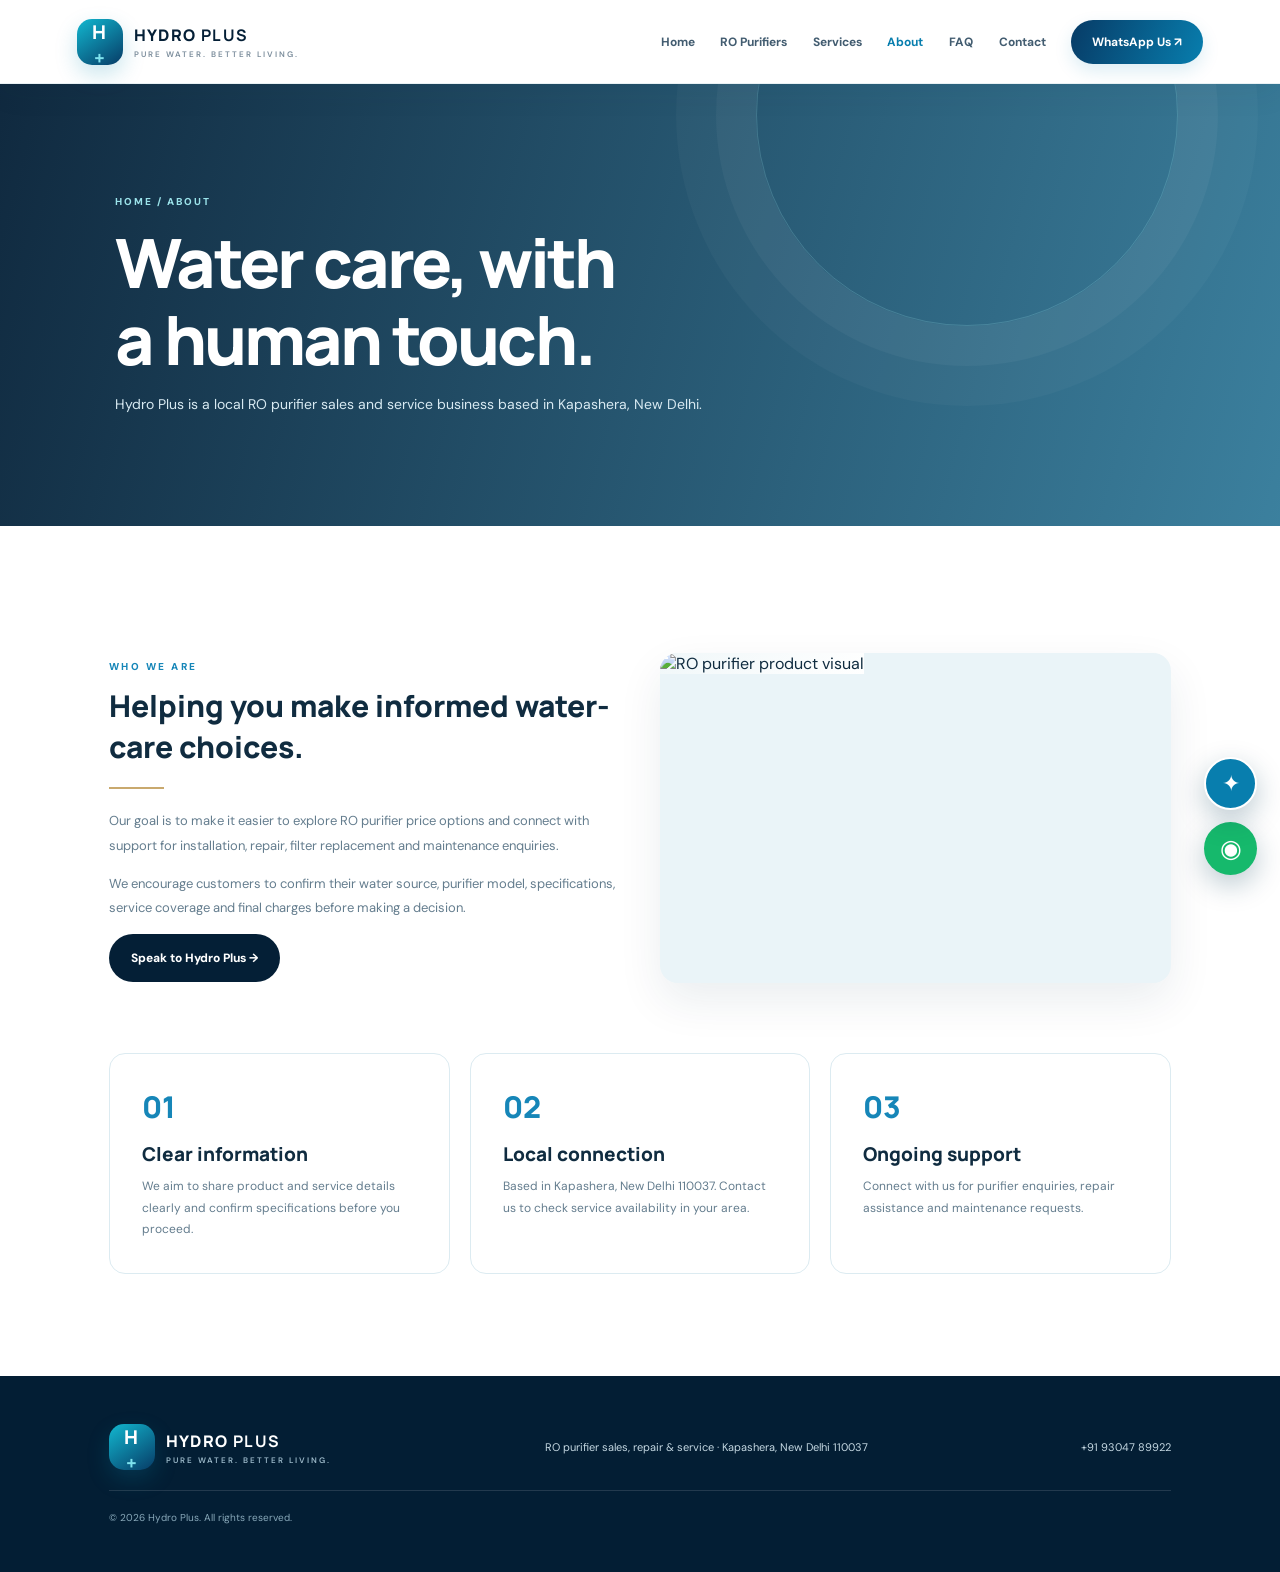
==== commit e61082ca: "Refresh About page imagery" ====
--- a/about.html
+++ b/about.html
@@ -1 +1 @@
-<!doctype html><html lang="en"><head><meta charset="utf-8"><meta name="viewport" content="width=device-width,initial-scale=1"><meta name="description" content="About Hydro Plus RO purifier sales and service support in Kapashera, New Delhi."><meta name="theme-color" content="#073b66"><title>About Hydro Plus | Hydro Plus</title><link rel="stylesheet" href="assets/css/style.css"></head><body><header class="site-header"><a class="brand" href="index.html"><span class="brand-mark">H<span>+</span></span><span>HYDRO <b>PLUS</b><small>PURE WATER. BETTER LIVING.</small></span></a><button class="menu-toggle" id="menuToggle" aria-label="Open navigation">☰</button><nav id="mainNav"><a href="index.html">Home</a><a href="products.html">RO Purifiers</a><a href="services.html">Services</a><a href="about.html">About</a><a href="faq.html">FAQ</a><a href="contact.html">Contact</a><a class="nav-cta" href="https://wa.me/919304789922?text=Hello%20Hydro%20Plus%2C%20I%20need%20help." target="_blank" rel="noopener">WhatsApp Us ↗</a></nav></header><main><section class="page-hero"><span class="crumb">HOME / ABOUT</span><h1>Water care, with<br>a human touch.</h1><p>Hydro Plus is a local RO purifier sales and service business based in Kapashera, New Delhi.</p></section><section class="section"><div class="service-detail"><div class="detail-copy"><span class="eyebrow">WHO WE ARE</span><h2>Helping you make informed water-care choices.</h2><div class="gold-line"></div><p>Our goal is to make it easier to explore RO purifier price options and connect with support for installation, repair, filter replacement and maintenance enquiries.</p><p>We encourage customers to confirm their water source, purifier model, specifications, service coverage and final charges before making a decision.</p><a class="btn btn-dark" href="contact.html">Speak to Hydro Plus →</a></div><div class="detail-photo"><img src="https://livpure.com/cdn/shop/files/livpure-livpure-allura-premia-water-purifier-37996012568729.jpg?v=1737448221&width=900" alt="RO purifier product visual"></div></div><div class="content-grid"><article class="info-card"><span class="num">01</span><h3>Clear information</h3><p>We aim to share product and service details clearly and confirm specifications before you proceed.</p></article><article class="info-card"><span class="num">02</span><h3>Local connection</h3><p>Based in Kapashera, New Delhi 110037. Contact us to check service availability in your area.</p></article><article class="info-card"><span class="num">03</span><h3>Ongoing support</h3><p>Connect with us for purifier enquiries, repair assistance and maintenance requests.</p></article></div></section></main><footer><a class="brand footer-brand" href="index.html"><span class="brand-mark">H<span>+</span></span><span>HYDRO <b>PLUS</b><small>PURE WATER. BETTER LIVING.</small></span></a><p>RO purifier sales, repair & service · Kapashera, New Delhi 110037</p><a href="tel:+919304789922">+91 93047 89922</a><small>© <span id="year"></span> Hydro Plus. All rights reserved.</small></footer><a class="float-whatsapp" href="https://wa.me/919304789922?text=Hello%20Hydro%20Plus" target="_blank" rel="noopener" aria-label="WhatsApp Hydro Plus">◉</a><button class="chat-launch" id="chatLaunch" aria-label="Open Hydro Plus assistant">✦</button><div class="chat-box" id="chatBox"><div class="chat-head"><div><b>Hydro Plus Assistant</b><small>Quick help & enquiries</small></div><button id="chatClose" aria-label="Close chat">×</button></div><div class="chat-messages" id="chatMessages"><div class="bot-message">Hello! Are you looking to buy an RO purifier or need repair/service?</div></div><form id="chatForm"><input id="chatInput" placeholder="Type your message..." autocomplete="off" required><button aria-label="Send message">➤</button></form></div><script src="assets/js/app.js"></script></body></html>+<!doctype html><html lang="en"><head><meta charset="utf-8"><meta name="viewport" content="width=device-width,initial-scale=1"><meta name="description" content="About Hydro Plus RO purifier sales and service support in Kapashera, New Delhi."><meta name="theme-color" content="#073b66"><title>About Hydro Plus | Hydro Plus</title><link rel="stylesheet" href="assets/css/style.css"></head><body><header class="site-header"><a class="brand" href="index.html"><span class="brand-mark">H<span>+</span></span><span>HYDRO <b>PLUS</b><small>PURE WATER. BETTER LIVING.</small></span></a><button class="menu-toggle" id="menuToggle" aria-label="Open navigation">☰</button><nav id="mainNav"><a href="index.html">Home</a><a href="products.html">RO Purifiers</a><a href="services.html">Services</a><a href="about.html">About</a><a href="faq.html">FAQ</a><a href="contact.html">Contact</a><a class="nav-cta" href="https://wa.me/919304789922?text=Hello%20Hydro%20Plus%2C%20I%20need%20help." target="_blank" rel="noopener">WhatsApp Us ↗</a></nav></header><main><section class="page-hero"><span class="crumb">HOME / ABOUT</span><h1>Water care, with<br>a human touch.</h1><p>Hydro Plus is a local RO purifier sales and service business based in Kapashera, New Delhi.</p></section><section class="section"><div class="service-detail"><div class="detail-copy"><span class="eyebrow">WHO WE ARE</span><h2>Helping you make informed water-care choices.</h2><div class="gold-line"></div><p>Our goal is to make it easier to explore RO purifier price options and connect with support for installation, repair, filter replacement and maintenance enquiries.</p><p>We encourage customers to confirm their water source, purifier model, specifications, service coverage and final charges before making a decision.</p><a class="btn btn-dark" href="contact.html">Speak to Hydro Plus →</a></div><div class="detail-photo"><img src="https://images.unsplash.com/photo-1602143407151-7111542de6e8?auto=format&fit=crop&w=1200&q=85" alt="RO purifier product visual"></div></div><div class="content-grid"><article class="info-card"><span class="num">01</span><h3>Clear information</h3><p>We aim to share product and service details clearly and confirm specifications before you proceed.</p></article><article class="info-card"><span class="num">02</span><h3>Local connection</h3><p>Based in Kapashera, New Delhi 110037. Contact us to check service availability in your area.</p></article><article class="info-card"><span class="num">03</span><h3>Ongoing support</h3><p>Connect with us for purifier enquiries, repair assistance and maintenance requests.</p></article></div></section></main><footer><a class="brand footer-brand" href="index.html"><span class="brand-mark">H<span>+</span></span><span>HYDRO <b>PLUS</b><small>PURE WATER. BETTER LIVING.</small></span></a><p>RO purifier sales, repair & service · Kapashera, New Delhi 110037</p><a href="tel:+919304789922">+91 93047 89922</a><small>© <span id="year"></span> Hydro Plus. All rights reserved.</small></footer><a class="float-whatsapp" href="https://wa.me/919304789922?text=Hello%20Hydro%20Plus" target="_blank" rel="noopener" aria-label="WhatsApp Hydro Plus">◉</a><button class="chat-launch" id="chatLaunch" aria-label="Open Hydro Plus assistant">✦</button><div class="chat-box" id="chatBox"><div class="chat-head"><div><b>Hydro Plus Assistant</b><small>Quick help & enquiries</small></div><button id="chatClose" aria-label="Close chat">×</button></div><div class="chat-messages" id="chatMessages"><div class="bot-message">Hello! Are you looking to buy an RO purifier or need repair/service?</div></div><form id="chatForm"><input id="chatInput" placeholder="Type your message..." autocomplete="off" required><button aria-label="Send message">➤</button></form></div><script src="assets/js/app.js"></script></body></html>
--- a/assets/css/style.css
+++ b/assets/css/style.css
@@ -3,3 +3,127 @@
 /* HYDRO PLUS SIGNATURE HOMEPAGE */
 .hp-hero{min-height:690px;height:min(790px,calc(100vh - 82px));position:relative;overflow:hidden;background:radial-gradient(ellipse at 72% 45%,#174c70 0%,#092b49 43%,#041a2c 100%);color:#fff;isolation:isolate}.hp-hero:before{content:"";position:absolute;inset:0;background:linear-gradient(90deg,#041a2cf5 0%,#062743e8 43%,#06274320 100%);z-index:-1}.hp-hero-bg{position:absolute;inset:0;opacity:.16;background-image:radial-gradient(#9be6f2 1px,transparent 1px);background-size:34px 34px;mask-image:linear-gradient(90deg,transparent,#000)}.hp-slide{position:absolute;inset:0;display:grid;grid-template-columns:1.03fr .97fr;align-items:center;padding:50px 9vw 90px;opacity:0;visibility:hidden;transition:opacity .9s ease,visibility .9s}.hp-slide.active{opacity:1;visibility:visible;z-index:2}.hp-hero-copy{max-width:600px;position:relative;z-index:4;transform:translateY(24px);opacity:0;transition:transform .8s .2s,opacity .8s .2s}.hp-slide.active .hp-hero-copy{transform:none;opacity:1}.hp-kicker,.hp-eyebrow{font-size:10px;font-weight:800;letter-spacing:2.6px;color:#46c7db}.hp-hero h1{font:800 clamp(54px,6.4vw,88px)/.99 Manrope,sans-serif;letter-spacing:-4.5px;margin:27px 0 22px}.hp-hero h1 i,.hp-section h2 em,.hp-story h2 em,.hp-how h2 em,.hp-contact h2 em{font-style:normal;color:#65d7e3}.hp-hero-copy>p{max-width:475px;color:#c4d9e6;font-size:15px;line-height:1.9}.hp-actions{display:flex;gap:12px;flex-wrap:wrap;margin-top:30px}.hp-btn{display:inline-flex;align-items:center;justify-content:center;gap:18px;padding:16px 21px;border-radius:4px;font-size:11px;font-weight:800;letter-spacing:.3px;transition:transform .25s,box-shadow .25s,background .25s}.hp-btn:hover{transform:translateY(-4px);box-shadow:0 12px 28px #0003}.hp-btn-white{background:#fff;color:#082c49}.hp-btn-outline{border:1px solid #ffffff70;color:white;background:#ffffff08}.hp-btn-dark{background:#082d4a;color:#fff}.hp-slide-caption{display:block;margin-top:64px;color:#8eafc3;font-size:9px;letter-spacing:2px}.hp-product-stage{height:540px;position:relative;display:grid;place-items:center;transform:translateX(35px) scale(.95);opacity:0;transition:transform 1s .18s,opacity 1s .18s}.hp-slide.active .hp-product-stage{transform:none;opacity:1}.hp-product-stage>img{position:relative;z-index:2;width:min(76%,440px);height:460px;object-fit:contain;filter:drop-shadow(0 35px 35px #0008);animation:hpFloat 5.2s ease-in-out infinite}.hp-product-glow{position:absolute;width:380px;height:380px;border-radius:50%;background:radial-gradient(circle,#42c9db44 0%,#1688b422 40%,transparent 72%);filter:blur(15px);animation:hpPulse 4s ease-in-out infinite}.hp-orbit{position:absolute;border:1px solid #a7eaf333;border-radius:50%;transform:rotate(-24deg)}.orbit-one{width:490px;height:260px;animation:hpOrbit 18s linear infinite}.orbit-two{width:560px;height:340px;transform:rotate(35deg);border-style:dashed;animation:hpOrbit 28s linear infinite reverse}.hp-float-chip{position:absolute;z-index:3;background:#ffffff12;border:1px solid #ffffff35;backdrop-filter:blur(12px);padding:12px 16px;border-radius:3px;font-size:9px;letter-spacing:1.7px;color:#dffaff}.chip-top{top:85px;right:3%}.chip-bottom{bottom:83px;left:4%}.hp-hero-controls{position:absolute;z-index:5;bottom:65px;left:9vw;display:flex;align-items:center;gap:15px}.hp-arrow{width:37px;height:37px;border:1px solid #ffffff60;border-radius:50%;background:transparent;color:white;cursor:pointer;font-size:16px;transition:.2s}.hp-arrow:hover{background:#fff;color:#092e4b}.hp-dots{display:flex;gap:6px}.hp-dots button{height:3px;width:20px;padding:0;border:0;background:#ffffff55;cursor:pointer;transition:.3s}.hp-dots button.active{width:40px;background:#5bd3e1}.hp-slide-number{font-size:10px;color:#9db8c8;margin-left:10px;letter-spacing:1px}.hp-slide-number b{font-size:18px;color:#fff}.hp-bottom-note{position:absolute;z-index:5;bottom:0;right:0;left:0;border-top:1px solid #ffffff20;padding:17px 9vw;display:flex;justify-content:space-between;color:#a9c4d3;font-size:9px;letter-spacing:2px}.hp-proof{padding:24px 9vw;background:#f1f8fa;display:grid;grid-template-columns:repeat(4,1fr);gap:20px}.hp-proof div{display:flex;align-items:center;gap:13px}.hp-proof b{font:800 22px Manrope;color:#1387ad}.hp-proof span{font-size:11px;font-weight:700;color:#4b687c}.hp-section{padding:105px 9vw}.hp-section-heading{display:flex;align-items:end;justify-content:space-between;gap:40px;margin-bottom:45px}.hp-section-heading h2,.hp-story h2,.hp-how h2,.hp-contact h2{font:800 clamp(37px,4.6vw,57px)/1.08 Manrope;letter-spacing:-2.8px;margin:16px 0 0;color:#0a2d48}.hp-section-heading>p{max-width:390px;color:#6d8190;font-size:13px;line-height:1.9;margin:0 0 5px}.hp-price-grid{display:grid;grid-template-columns:repeat(3,1fr);gap:22px}.hp-price-card{position:relative;border:1px solid #e0ebef;border-radius:7px;padding:20px 22px 24px;background:#fff;transition:.35s;overflow:hidden}.hp-price-card:hover{transform:translateY(-8px);box-shadow:0 22px 45px #062e4c14}.hp-price-card.featured{border-color:#8bcbd7;box-shadow:0 15px 40px #0b6c8b13}.hp-price-card>label{position:absolute;top:0;right:0;background:#0b7598;color:white;padding:9px 12px;font-size:8px;font-weight:800;letter-spacing:1px}.hp-price-card img{width:100%;height:235px;object-fit:contain;background:linear-gradient(145deg,#f3f8fa,#fff);margin-bottom:18px}.hp-price-card>span{font-size:9px;letter-spacing:2px;color:#1589ad;font-weight:800}.hp-price-card h3{font:800 25px Manrope;margin:9px 0 15px;color:#102f49}.hp-price-card>div{display:flex;align-items:center;gap:10px;flex-wrap:wrap}.hp-price-card>div b{font:800 25px Manrope;color:#092d4b}.hp-price-card del{font-size:12px;color:#91a0aa}.hp-price-card small{background:#e7f7ef;color:#16865d;font-size:9px;font-weight:800;padding:5px 7px}.hp-price-card>a{display:block;border-top:1px solid #e6eef1;margin-top:20px;padding-top:16px;font-size:11px;font-weight:800;color:#087da7}.hp-center{text-align:center;margin-top:36px}.hp-disclaimer{font-size:10px;color:#81919c;line-height:1.7;margin-top:25px}.hp-story{display:grid;grid-template-columns:1fr 1fr;align-items:center;background:#f0f7f9;min-height:560px}.hp-story-image{height:560px;position:relative;overflow:hidden;background:#dcecf1}.hp-story-image>img{width:100%;height:100%;object-fit:cover;filter:saturate(.85)}.hp-image-stamp{position:absolute;bottom:35px;left:35px;background:#062e4d;color:#fff;padding:17px 21px;font-size:10px;letter-spacing:3px;line-height:1.5}.hp-image-stamp b{font-size:19px}.hp-story-copy{padding:75px 12%}.hp-story-copy>p{color:#667f90;font-size:13px;line-height:1.9;margin:22px 0}.hp-story-copy ul{list-style:none;padding:0;margin:25px 0}.hp-story-copy li{padding:12px 0;border-bottom:1px solid #dbe7eb;font-size:12px;color:#31536b}.hp-story-copy li:before{content:"✓";color:#1386a9;font-weight:900;margin-right:12px}.hp-text-link{font-size:11px;font-weight:800;color:#087da7}.hp-text-link b{margin-left:10px}.hp-service-section{padding:105px 9vw;background:#082b47;color:#fff}.hp-service-section .hp-section-heading h2{color:#fff}.hp-service-section .hp-section-heading>p{color:#a9c2d1}.hp-service-grid{display:grid;grid-template-columns:repeat(4,1fr);gap:13px}.hp-service-card{padding:25px 21px 24px;border:1px solid #ffffff24;background:#ffffff08;min-height:265px;transition:.3s}.hp-service-card:hover{background:#ffffff14;transform:translateY(-7px);border-color:#57c7d8}.hp-service-card>span{font-size:8px;letter-spacing:1.6px;color:#63d0df;font-weight:800}.hp-service-icon{font-size:32px;color:#73dce7;margin:26px 0 18px}.hp-service-card h3{font:700 17px Manrope;margin:0 0 10px}.hp-service-card p{font-size:11px;line-height:1.8;color:#b5cbd7;min-height:60px}.hp-service-card>b{font-size:10px;color:#76dce6}.hp-how{padding:95px 9vw;background:#f5f9fa}.hp-how-title{text-align:center;margin-bottom:50px}.hp-how h2{margin-top:12px}.hp-steps{display:grid;grid-template-columns:repeat(4,1fr);gap:20px}.hp-steps>div{border-top:1px solid #c9dce3;padding:22px 10px 10px 0;position:relative}.hp-steps>div:before{content:"";position:absolute;top:-4px;left:0;width:7px;height:7px;background:#1689aa;border-radius:50%}.hp-steps b{font:800 27px Manrope;color:#1689aa}.hp-steps h3{font:800 16px Manrope;color:#173c55;margin:15px 0 8px}.hp-steps p{font-size:11px;color:#728795;line-height:1.8}.hp-contact{padding:72px 9vw;background:linear-gradient(110deg,#087ca5,#063252);color:#fff;display:flex;justify-content:space-between;align-items:center;gap:35px}.hp-contact h2{color:#fff;font-size:clamp(34px,4vw,48px)}.hp-contact h2 em{color:#8de4e9}.hp-contact p{color:#c8e0e8;font-size:12px}.hp-contact-actions{display:flex;flex-direction:column;align-items:flex-start;gap:12px;min-width:260px}.hp-contact-actions small{color:#c2dce5;font-size:10px}@keyframes hpFloat{0%,100%{transform:translateY(0) rotate(-1deg)}50%{transform:translateY(-15px) rotate(1deg)}}@keyframes hpPulse{0%,100%{transform:scale(.9);opacity:.65}50%{transform:scale(1.12);opacity:1}}@keyframes hpOrbit{to{transform:rotate(336deg)}}@media(max-width:900px){.hp-slide{padding-left:6vw;padding-right:6vw;grid-template-columns:1fr 1fr}.hp-product-stage{height:450px}.hp-product-stage>img{height:380px;width:90%}.hp-section,.hp-service-section,.hp-how{padding:80px 6vw}.hp-proof{padding:22px 6vw}.hp-service-grid{grid-template-columns:repeat(2,1fr)}.hp-story-copy{padding:55px 8%}}@media(max-width:650px){.hp-hero{height:790px;min-height:790px}.hp-hero:before{background:linear-gradient(180deg,#041a2cfa 0%,#062743e8 44%,#06274345 100%)}.hp-slide{grid-template-columns:1fr;padding:58px 7vw 115px;align-content:start}.hp-hero-copy{max-width:100%}.hp-hero h1{font-size:52px;letter-spacing:-2.5px;margin:18px 0}.hp-hero-copy>p{font-size:12px;line-height:1.7;max-width:95%}.hp-actions{margin-top:20px}.hp-btn{padding:14px 15px;font-size:10px}.hp-slide-caption{margin-top:22px;font-size:8px}.hp-product-stage{position:absolute;bottom:55px;right:0;left:0;height:330px;opacity:.95}.hp-product-stage>img{height:310px;width:70%}.hp-product-glow{width:260px;height:260px}.orbit-one{width:330px;height:180px}.orbit-two{width:360px;height:220px}.chip-top{top:30px;right:5%}.chip-bottom{bottom:30px;left:5%}.hp-hero-controls{bottom:65px;left:7vw}.hp-bottom-note{padding:12px 7vw;font-size:7px;letter-spacing:1px}.hp-proof{grid-template-columns:1fr 1fr;padding:22px 7vw;gap:17px}.hp-proof b{font-size:18px}.hp-proof span{font-size:9px}.hp-section{padding:72px 7vw}.hp-section-heading{display:block;margin-bottom:30px}.hp-section-heading h2,.hp-story h2,.hp-how h2{font-size:39px}.hp-section-heading>p{margin-top:18px}.hp-price-grid{grid-template-columns:1fr;gap:16px}.hp-price-card img{height:220px}.hp-story{grid-template-columns:1fr}.hp-story-image{height:330px}.hp-story-copy{padding:55px 7vw}.hp-service-section{padding:75px 7vw}.hp-service-grid{grid-template-columns:1fr 1fr;gap:9px}.hp-service-card{padding:18px 14px;min-height:250px}.hp-service-card h3{font-size:14px}.hp-service-card p{font-size:10px}.hp-how{padding:75px 7vw}.hp-steps{grid-template-columns:1fr 1fr;gap:25px 16px}.hp-contact{padding:55px 7vw;display:block}.hp-contact-actions{margin-top:25px}.hp-contact h2{font-size:38px}}
 @media(prefers-reduced-motion:reduce){.hp-slide,.hp-hero-copy,.hp-product-stage,.hp-product-stage>img,.hp-orbit,.hp-product-glow{animation:none!important;transition:none!important}}
+
+/* Consistent product-led visuals across all inner pages */
+.page-hero-split{display:grid!important;grid-template-columns:1.1fr .9fr;align-items:center;gap:36px;min-height:340px;padding-right:8vw!important;position:relative;overflow:hidden}
+.page-hero-split .crumb,.page-hero-split h1,.page-hero-split>p:not(.image-note){grid-column:1}
+.page-hero-visual{grid-column:2;grid-row:1 / span 4;min-height:275px;height:100%;max-height:330px;position:relative;display:grid;place-items:center;background:linear-gradient(145deg,#eaf5f8,#fff);border:1px solid #dcebf0;border-radius:8px;overflow:hidden;box-shadow:0 25px 55px #062d4c12}
+.page-hero-visual img{position:relative;z-index:1;width:78%;height:270px;object-fit:contain;filter:drop-shadow(0 20px 20px #173d5225);animation:pageProductFloat 5s ease-in-out infinite}
+.page-hero-visual span{position:absolute;bottom:13px;left:15px;z-index:2;font-size:8px;letter-spacing:1.5px;color:#52788d;font-weight:800}
+.page-hero-glow{position:absolute;width:210px;height:210px;border-radius:50%;background:#9ce1ed66;filter:blur(35px)}
+.image-note{grid-column:1 / -1!important;font-size:10px!important;color:#b8d5e2!important;margin-top:10px!important}
+.page-hero-split .image-note{position:absolute;left:8vw;bottom:12px}
+img{background:linear-gradient(135deg,#f0f7f9,#fff)}
+img.image-fallback{object-fit:contain!important;padding:22px;background:linear-gradient(135deg,#eaf5f8,#fff)}
+@keyframes pageProductFloat{0%,100%{transform:translateY(0)}50%{transform:translateY(-9px)}}
+@media(max-width:700px){.page-hero-split{grid-template-columns:1fr!important;gap:20px;padding-right:7vw!important;padding-bottom:28px!important}.page-hero-split .crumb,.page-hero-split h1,.page-hero-split>p:not(.image-note){grid-column:1}.page-hero-visual{grid-column:1;grid-row:auto;min-height:210px;height:210px;max-height:210px}.page-hero-visual img{height:190px;width:70%}.page-hero-split .image-note{position:static;grid-column:1!important;margin:0!important}}
+
+
+/* HYDRO PLUS — premium visual refresh */
+:root{--navy:#041f36;--blue:#087eae;--cyan:#66dce7;--ink:#102c40;--muted:#647d8e;--pale:#eff8fb;--line:#dcebf1}
+body{font-family:'DM Sans',sans-serif;color:var(--ink);background:#fff}
+.site-header{height:84px;padding-inline:clamp(22px,6vw,96px);border-bottom:1px solid #e9f1f4;box-shadow:0 8px 32px #052b4510}
+.brand{letter-spacing:1.35px}.brand-mark{width:46px;height:46px;border-radius:15px;background:linear-gradient(145deg,#12b8d0,#073b66);box-shadow:0 9px 22px #0788ad38}
+.site-header nav{gap:clamp(13px,2vw,28px);font-size:12px}.nav-cta{border-radius:999px;padding:14px 21px;background:linear-gradient(110deg,#073b66,#087eae);box-shadow:0 7px 18px #087eae24}
+.hp-hero{min-height:720px;height:min(820px,calc(100vh - 84px));background:#041f36;isolation:isolate}
+.hp-hero:before{background:linear-gradient(90deg,#031a2cf5 0%,#052b46e8 42%,#073c5c91 100%);z-index:-1}
+.hp-hero:after{content:"";position:absolute;inset:0;z-index:-2;background-image:var(--hp-slide-bg,linear-gradient(120deg,#062a46,#0b7295));background-size:cover;background-position:center;opacity:.34;transform:scale(1.04);transition:opacity .8s,transform 7s ease}
+.hp-hero.slide-changing:after{opacity:.12;transform:scale(1)}
+.hp-hero-bg{opacity:.23;background-image:radial-gradient(#b8f4f8 1px,transparent 1px);background-size:27px 27px}
+.hp-slide{padding:56px clamp(24px,8.5vw,140px) 105px;grid-template-columns:1.05fr .95fr;gap:2vw}
+.hp-hero h1{font-size:clamp(52px,6.5vw,94px);letter-spacing:-5px;line-height:.99}
+.hp-hero h1 i{color:#73e5ec}
+.hp-kicker{color:#91edf0;letter-spacing:3px}
+.hp-hero-copy>p{font-size:15px;max-width:500px;color:#d1e5ed}
+.hp-btn{border-radius:999px;padding:16px 24px;letter-spacing:.2px}
+.hp-btn-white{box-shadow:0 10px 25px #0002}.hp-btn-outline{backdrop-filter:blur(10px);background:#ffffff12}
+.hp-product-stage{height:560px}
+.hp-product-stage>img{width:min(76%,450px);height:480px;filter:drop-shadow(0 38px 42px #001522a8)}
+.hp-product-glow{width:450px;height:450px;background:radial-gradient(circle,#56e0e966 0%,#1688b433 43%,transparent 72%)}
+.hp-orbit{border-color:#a7eaf344}.orbit-one{width:520px;height:285px}.orbit-two{width:600px;height:370px}
+.hp-float-chip{border-radius:999px;background:#ffffff16;border-color:#b7edf34d;box-shadow:0 12px 30px #001b2d2b}
+.hp-hero-controls{bottom:54px;left:clamp(24px,8.5vw,140px)}
+.hp-arrow{width:42px;height:42px;border-color:#ffffff55}.hp-arrow:hover{background:#73e5ec;color:#042b45}
+.hp-dots button{height:4px;border-radius:8px}.hp-dots button.active{background:#73e5ec}
+.hp-bottom-note{right:clamp(24px,8.5vw,140px);bottom:66px;gap:25px}
+.hp-bottom-note span{font-size:9px;letter-spacing:1.5px;color:#c5dce7}
+.hp-proof{padding:26px clamp(24px,8.5vw,140px);background:#f4fafc;gap:25px}
+.hp-proof>div{gap:14px}.hp-proof b{color:#0b8eb8;font-size:25px}.hp-proof span{font-size:12px;color:#49677a}
+.hp-section,.hp-service-section,.hp-how{padding:clamp(70px,8vw,118px) clamp(24px,8.5vw,140px)}
+.hp-section-heading{margin-bottom:48px}.hp-section-heading h2,.hp-story h2,.hp-how h2,.hp-contact h2{font-size:clamp(38px,4.4vw,60px);letter-spacing:-2.6px;line-height:1.08}
+.hp-section-heading h2 em,.hp-story h2 em,.hp-how h2 em{color:#0788b5}
+.hp-section-heading>p{max-width:430px;font-size:13px;line-height:1.9}
+.hp-price-grid{gap:24px}
+.hp-price-card{border:1px solid #e0edf2;border-radius:18px;padding:18px;box-shadow:0 12px 38px #063b5510;transition:transform .35s,box-shadow .35s}
+.hp-price-card:hover{transform:translateY(-9px);box-shadow:0 22px 48px #063b5520}
+.hp-price-card img{height:270px;border-radius:12px;background:linear-gradient(145deg,#f6fbfd,#eaf5f8);padding:15px}
+.hp-price-card h3{font-size:26px}.hp-price-card>div b{font-size:27px}
+.hp-price-card.featured{border-color:#7bd5e2;box-shadow:0 18px 45px #0a91b51c}
+.hp-price-card>a{display:inline-flex;margin-top:12px;padding:11px 16px;border-radius:99px;background:#eaf7fa;color:#087da8}
+.hp-story{padding:clamp(70px,8vw,118px) clamp(24px,8.5vw,140px);gap:clamp(35px,7vw,100px);background:linear-gradient(180deg,#fff,#f4fafc)}
+.hp-story-image{border-radius:24px;overflow:hidden;box-shadow:0 25px 70px #052c4530;min-height:480px}
+.hp-story-image>img{width:100%;height:100%;min-height:480px;object-fit:cover}
+.hp-image-stamp{border-radius:16px;backdrop-filter:blur(14px);box-shadow:0 12px 35px #00233b35}
+.hp-story-copy p,.hp-story-copy li{font-size:14px;line-height:1.9}
+.hp-service-section{background:#f3f9fb}
+.hp-service-grid{gap:18px}
+.hp-service-card{border:1px solid #e1edf2;border-radius:16px;padding:28px;background:#fff;box-shadow:0 8px 28px #0a456509;transition:transform .3s,box-shadow .3s}
+.hp-service-card:hover{transform:translateY(-7px);box-shadow:0 20px 42px #0a45651a}
+.hp-service-icon{width:56px;height:56px;border-radius:17px;background:linear-gradient(145deg,#e4f8fb,#c9edf3);color:#087eae;display:grid;place-items:center;font-size:26px}
+.hp-service-card h3{font-size:19px}.hp-service-card p{font-size:12px;line-height:1.8}
+.hp-how{background:#062e4d;color:white}
+.hp-how h2 em{color:#74e2e9}
+.hp-steps>div{border-top:1px solid #ffffff2b;padding-top:25px}.hp-steps b{color:#78e1e8;font-size:28px}
+.hp-contact{padding:clamp(60px,7vw,95px) clamp(24px,8.5vw,140px);background:linear-gradient(120deg,#052c49,#087ca5);border-radius:0}
+.hp-contact h2{color:white}.hp-contact p{color:#d3e8f0}.hp-contact h2 em{color:#7de8ec}
+.hp-contact-actions .hp-btn{border-radius:999px}
+footer{padding:48px clamp(24px,8.5vw,140px);background:#031e34}
+.float-whatsapp{background:#16b96c;box-shadow:0 10px 28px #063b5545}
+.chat-launch{background:#087eae;box-shadow:0 10px 28px #063b5545}
+.page-hero{background:linear-gradient(105deg,#031e35f2,#075e84c9),url('https://images.unsplash.com/photo-1500375592092-40eb2168fd21?auto=format&fit=crop&w=1800&q=85') center/cover}
+.page-hero h1{letter-spacing:-2.8px}.page-hero:after{border-color:#a8f1f333;box-shadow:0 0 0 40px #ffffff0a,0 0 0 80px #ffffff07}
+.section{padding:clamp(65px,8vw,110px) clamp(24px,8.5vw,140px)}
+.product-card{border-radius:16px;overflow:hidden;box-shadow:0 12px 35px #0a45650b}
+.product-card:hover{transform:translateY(-8px);box-shadow:0 22px 45px #0a45651b}
+.product-image{height:285px;background:linear-gradient(145deg,#f6fbfd,#e6f3f7)}
+.product-image img{padding:20px}
+.product-info{padding:25px}
+.product-info h3{font-size:25px}
+.product-info .btn,.contact-form .btn,.service-detail .btn{border-radius:999px}
+.info-card{border-radius:16px;padding:32px}
+.detail-photo{border-radius:18px;box-shadow:0 18px 45px #052c4515}
+.contact-form{border-radius:18px;padding:36px;box-shadow:0 18px 50px #052c4510}
+.contact-form input,.contact-form textarea,.contact-form select{border-radius:9px;padding:15px}
+.faq-list details{padding:23px 0}.faq-list summary{font-size:15px}
+.reveal{transform:translateY(25px);transition:opacity .7s,transform .7s}.reveal.visible{transform:none}
+@media(max-width:900px){.hp-slide{padding-inline:6vw;gap:0}.hp-product-stage{height:460px}.hp-product-stage>img{height:400px}.hp-proof{padding-inline:6vw}.hp-bottom-note{right:6vw}.hp-hero-controls{left:6vw}}
+@media(max-width:680px){
+.site-header{height:72px;padding:0 19px}.site-header nav{top:72px}
+.hp-hero{height:760px;min-height:760px}
+.hp-slide{grid-template-columns:1fr;grid-template-rows:auto 1fr;padding:72px 7vw 115px;align-content:start}
+.hp-hero-copy{max-width:100%}.hp-hero h1{font-size:clamp(47px,13vw,66px);letter-spacing:-3px;margin:20px 0 15px}
+.hp-hero-copy>p{font-size:13px;line-height:1.7;max-width:100%}
+.hp-actions{margin-top:20px;gap:9px}.hp-btn{padding:14px 17px;font-size:10px}
+.hp-slide-caption{margin-top:24px;font-size:8px}
+.hp-product-stage{height:285px;margin-top:0;transform:translateY(5px) scale(.9)}
+.hp-product-stage>img{width:64%;height:265px}
+.hp-product-glow{width:260px;height:260px}.orbit-one{width:290px;height:160px}.orbit-two{width:330px;height:210px}
+.hp-float-chip{font-size:7px;padding:9px 11px}.chip-top{top:25px;right:0}.chip-bottom{bottom:30px;left:0}
+.hp-hero-controls{bottom:24px;left:7vw;gap:10px}.hp-arrow{width:34px;height:34px}
+.hp-slide-number{font-size:10px}.hp-bottom-note{display:none}
+.hp-proof{grid-template-columns:1fr 1fr;padding:23px 7vw;gap:18px}.hp-proof b{font-size:20px}.hp-proof span{font-size:10px}
+.hp-section,.hp-service-section,.hp-how,.hp-story{padding:70px 7vw}
+.hp-section-heading{display:block}.hp-section-heading>p{margin-top:18px}
+.hp-section-heading h2,.hp-story h2,.hp-how h2,.hp-contact h2{font-size:39px;letter-spacing:-1.8px}
+.hp-price-grid{grid-template-columns:1fr;gap:17px}.hp-price-card img{height:245px}
+.hp-story{grid-template-columns:1fr;gap:30px}.hp-story-image,.hp-story-image>img{min-height:330px}
+.hp-service-grid{grid-template-columns:1fr 1fr;gap:12px}.hp-service-card{padding:19px}.hp-service-card h3{font-size:16px}.hp-service-card p{font-size:11px}
+.hp-steps{grid-template-columns:1fr 1fr;gap:25px}
+.hp-contact{display:block;padding:60px 7vw}.hp-contact-actions{margin-top:28px}
+.section{padding:65px 7vw}.product-grid,.content-grid{grid-template-columns:1fr}.product-image{height:250px}
+.service-detail{grid-template-columns:1fr;gap:22px;margin-bottom:48px}.service-detail:nth-child(even) .detail-photo{order:0}
+.detail-photo{height:270px}.contact-form{padding:22px}.contact-layout{gap:28px}
+.page-hero{padding:80px 7vw 70px}.page-hero h1{font-size:46px}
+footer{padding:40px 7vw}
+}
+@media(prefers-reduced-motion:reduce){*,*::before,*::after{scroll-behavior:auto!important;animation-duration:.01ms!important;animation-iteration-count:1!important;transition-duration:.01ms!important}}
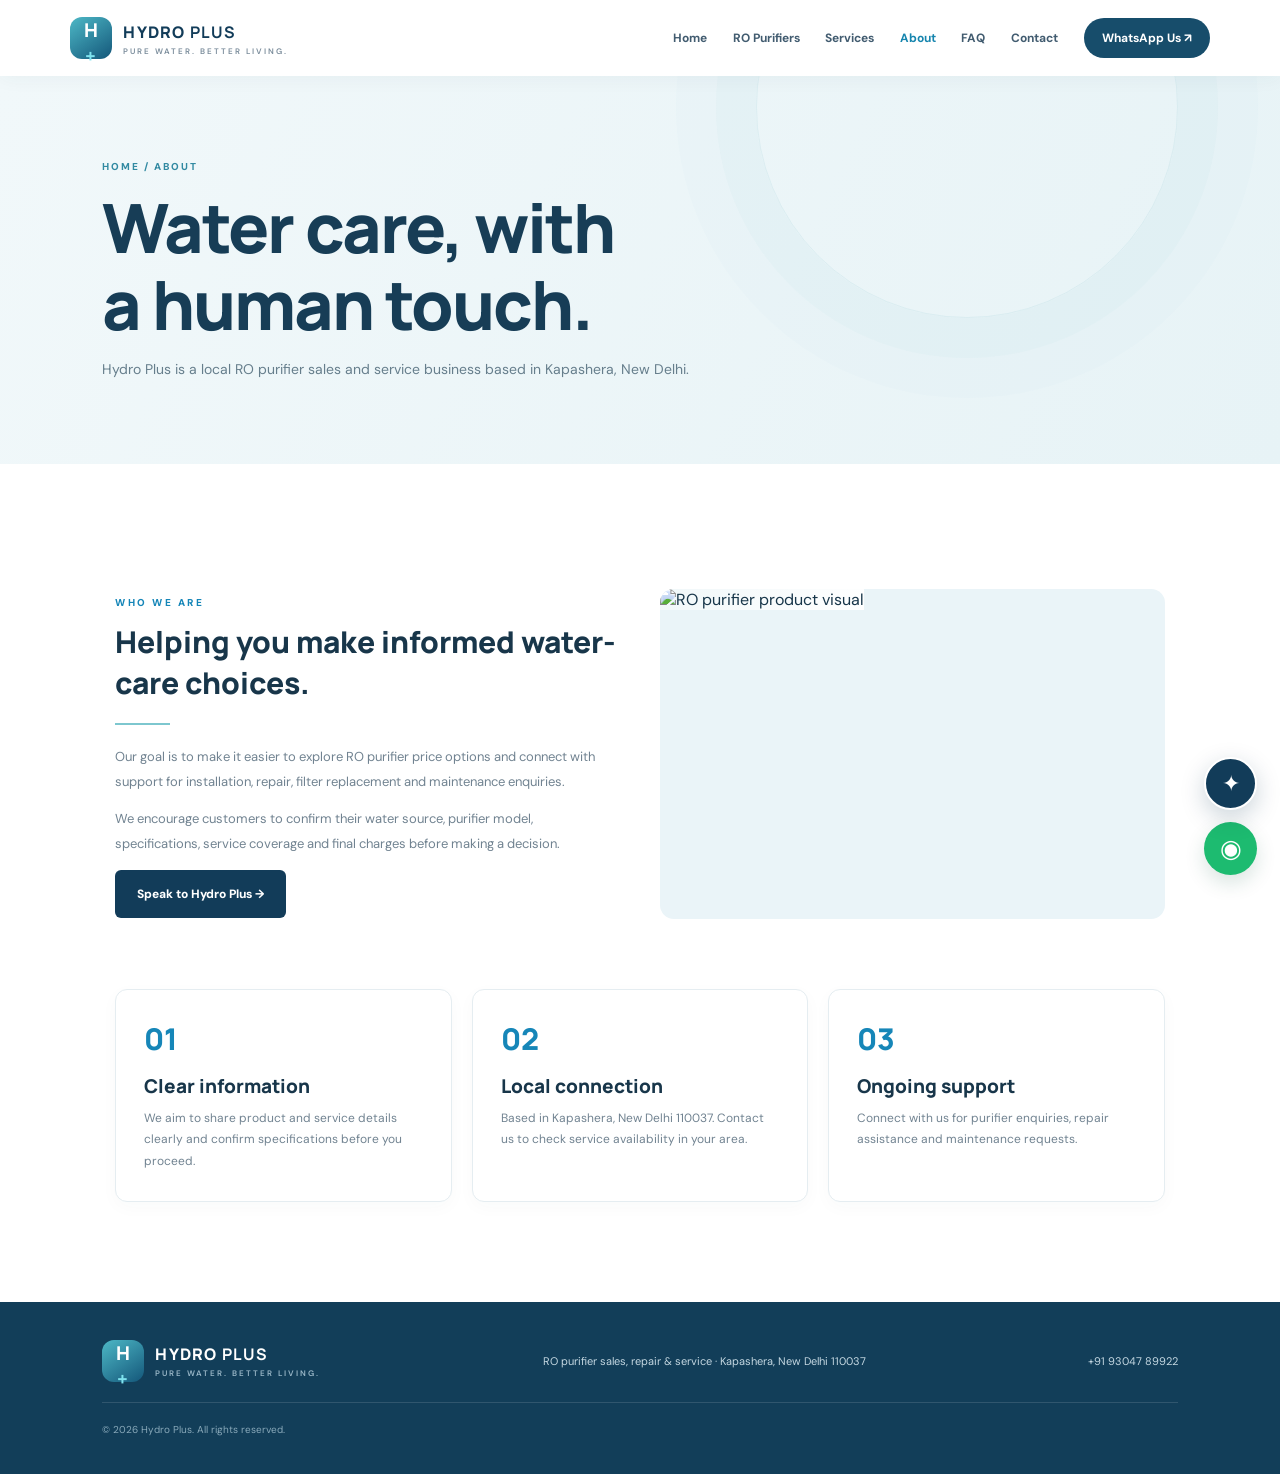
==== commit b852139a: "Use varied water-care imagery across Hydro Plus pages" ====
--- a/about.html
+++ b/about.html
@@ -1 +1 @@
-<!doctype html><html lang="en"><head><meta charset="utf-8"><meta name="viewport" content="width=device-width,initial-scale=1"><meta name="description" content="About Hydro Plus RO purifier sales and service support in Kapashera, New Delhi."><meta name="theme-color" content="#073b66"><title>About Hydro Plus | Hydro Plus</title><link rel="stylesheet" href="assets/css/style.css"></head><body><header class="site-header"><a class="brand" href="index.html"><span class="brand-mark">H<span>+</span></span><span>HYDRO <b>PLUS</b><small>PURE WATER. BETTER LIVING.</small></span></a><button class="menu-toggle" id="menuToggle" aria-label="Open navigation">☰</button><nav id="mainNav"><a href="index.html">Home</a><a href="products.html">RO Purifiers</a><a href="services.html">Services</a><a href="about.html">About</a><a href="faq.html">FAQ</a><a href="contact.html">Contact</a><a class="nav-cta" href="https://wa.me/919304789922?text=Hello%20Hydro%20Plus%2C%20I%20need%20help." target="_blank" rel="noopener">WhatsApp Us ↗</a></nav></header><main><section class="page-hero"><span class="crumb">HOME / ABOUT</span><h1>Water care, with<br>a human touch.</h1><p>Hydro Plus is a local RO purifier sales and service business based in Kapashera, New Delhi.</p></section><section class="section"><div class="service-detail"><div class="detail-copy"><span class="eyebrow">WHO WE ARE</span><h2>Helping you make informed water-care choices.</h2><div class="gold-line"></div><p>Our goal is to make it easier to explore RO purifier price options and connect with support for installation, repair, filter replacement and maintenance enquiries.</p><p>We encourage customers to confirm their water source, purifier model, specifications, service coverage and final charges before making a decision.</p><a class="btn btn-dark" href="contact.html">Speak to Hydro Plus →</a></div><div class="detail-photo"><img src="https://images.unsplash.com/photo-1602143407151-7111542de6e8?auto=format&fit=crop&w=1200&q=85" alt="RO purifier product visual"></div></div><div class="content-grid"><article class="info-card"><span class="num">01</span><h3>Clear information</h3><p>We aim to share product and service details clearly and confirm specifications before you proceed.</p></article><article class="info-card"><span class="num">02</span><h3>Local connection</h3><p>Based in Kapashera, New Delhi 110037. Contact us to check service availability in your area.</p></article><article class="info-card"><span class="num">03</span><h3>Ongoing support</h3><p>Connect with us for purifier enquiries, repair assistance and maintenance requests.</p></article></div></section></main><footer><a class="brand footer-brand" href="index.html"><span class="brand-mark">H<span>+</span></span><span>HYDRO <b>PLUS</b><small>PURE WATER. BETTER LIVING.</small></span></a><p>RO purifier sales, repair & service · Kapashera, New Delhi 110037</p><a href="tel:+919304789922">+91 93047 89922</a><small>© <span id="year"></span> Hydro Plus. All rights reserved.</small></footer><a class="float-whatsapp" href="https://wa.me/919304789922?text=Hello%20Hydro%20Plus" target="_blank" rel="noopener" aria-label="WhatsApp Hydro Plus">◉</a><button class="chat-launch" id="chatLaunch" aria-label="Open Hydro Plus assistant">✦</button><div class="chat-box" id="chatBox"><div class="chat-head"><div><b>Hydro Plus Assistant</b><small>Quick help & enquiries</small></div><button id="chatClose" aria-label="Close chat">×</button></div><div class="chat-messages" id="chatMessages"><div class="bot-message">Hello! Are you looking to buy an RO purifier or need repair/service?</div></div><form id="chatForm"><input id="chatInput" placeholder="Type your message..." autocomplete="off" required><button aria-label="Send message">➤</button></form></div><script src="assets/js/app.js"></script></body></html>+<!doctype html><html lang="en"><head><meta charset="utf-8"><meta name="viewport" content="width=device-width,initial-scale=1"><meta name="description" content="About Hydro Plus RO purifier sales and service support in Kapashera, New Delhi."><meta name="theme-color" content="#073b66"><title>About Hydro Plus | Hydro Plus</title><link rel="stylesheet" href="assets/css/style.css"></head><body><header class="site-header"><a class="brand" href="index.html"><span class="brand-mark">H<span>+</span></span><span>HYDRO <b>PLUS</b><small>PURE WATER. BETTER LIVING.</small></span></a><button class="menu-toggle" id="menuToggle" aria-label="Open navigation">☰</button><nav id="mainNav"><a href="index.html">Home</a><a href="products.html">RO Purifiers</a><a href="services.html">Services</a><a href="about.html">About</a><a href="faq.html">FAQ</a><a href="contact.html">Contact</a><a class="nav-cta" href="https://wa.me/919304789922?text=Hello%20Hydro%20Plus%2C%20I%20need%20help." target="_blank" rel="noopener">WhatsApp Us ↗</a></nav></header><main><section class="page-hero"><span class="crumb">HOME / ABOUT</span><h1>Water care, with<br>a human touch.</h1><p>Hydro Plus is a local RO purifier sales and service business based in Kapashera, New Delhi.</p></section><section class="section"><div class="service-detail"><div class="detail-copy"><span class="eyebrow">WHO WE ARE</span><h2>Helping you make informed water-care choices.</h2><div class="gold-line"></div><p>Our goal is to make it easier to explore RO purifier price options and connect with support for installation, repair, filter replacement and maintenance enquiries.</p><p>We encourage customers to confirm their water source, purifier model, specifications, service coverage and final charges before making a decision.</p><a class="btn btn-dark" href="contact.html">Speak to Hydro Plus →</a></div><div class="detail-photo"><img src="https://images.unsplash.com/photo-1548839140-29a749e1cf4d?auto=format&fit=crop&w=1200&q=85" alt="RO purifier product visual"></div></div><div class="content-grid"><article class="info-card"><span class="num">01</span><h3>Clear information</h3><p>We aim to share product and service details clearly and confirm specifications before you proceed.</p></article><article class="info-card"><span class="num">02</span><h3>Local connection</h3><p>Based in Kapashera, New Delhi 110037. Contact us to check service availability in your area.</p></article><article class="info-card"><span class="num">03</span><h3>Ongoing support</h3><p>Connect with us for purifier enquiries, repair assistance and maintenance requests.</p></article></div></section></main><footer><a class="brand footer-brand" href="index.html"><span class="brand-mark">H<span>+</span></span><span>HYDRO <b>PLUS</b><small>PURE WATER. BETTER LIVING.</small></span></a><p>RO purifier sales, repair & service · Kapashera, New Delhi 110037</p><a href="tel:+919304789922">+91 93047 89922</a><small>© <span id="year"></span> Hydro Plus. All rights reserved.</small></footer><a class="float-whatsapp" href="https://wa.me/919304789922?text=Hello%20Hydro%20Plus" target="_blank" rel="noopener" aria-label="WhatsApp Hydro Plus">◉</a><button class="chat-launch" id="chatLaunch" aria-label="Open Hydro Plus assistant">✦</button><div class="chat-box" id="chatBox"><div class="chat-head"><div><b>Hydro Plus Assistant</b><small>Quick help & enquiries</small></div><button id="chatClose" aria-label="Close chat">×</button></div><div class="chat-messages" id="chatMessages"><div class="bot-message">Hello! Are you looking to buy an RO purifier or need repair/service?</div></div><form id="chatForm"><input id="chatInput" placeholder="Type your message..." autocomplete="off" required><button aria-label="Send message">➤</button></form></div><script src="assets/js/app.js"></script></body></html>
--- a/assets/css/style.css
+++ b/assets/css/style.css
@@ -19,111 +19,125 @@
 @media(max-width:700px){.page-hero-split{grid-template-columns:1fr!important;gap:20px;padding-right:7vw!important;padding-bottom:28px!important}.page-hero-split .crumb,.page-hero-split h1,.page-hero-split>p:not(.image-note){grid-column:1}.page-hero-visual{grid-column:1;grid-row:auto;min-height:210px;height:210px;max-height:210px}.page-hero-visual img{height:190px;width:70%}.page-hero-split .image-note{position:static;grid-column:1!important;margin:0!important}}
 
 
-/* HYDRO PLUS — premium visual refresh */
-:root{--navy:#041f36;--blue:#087eae;--cyan:#66dce7;--ink:#102c40;--muted:#647d8e;--pale:#eff8fb;--line:#dcebf1}
-body{font-family:'DM Sans',sans-serif;color:var(--ink);background:#fff}
-.site-header{height:84px;padding-inline:clamp(22px,6vw,96px);border-bottom:1px solid #e9f1f4;box-shadow:0 8px 32px #052b4510}
-.brand{letter-spacing:1.35px}.brand-mark{width:46px;height:46px;border-radius:15px;background:linear-gradient(145deg,#12b8d0,#073b66);box-shadow:0 9px 22px #0788ad38}
-.site-header nav{gap:clamp(13px,2vw,28px);font-size:12px}.nav-cta{border-radius:999px;padding:14px 21px;background:linear-gradient(110deg,#073b66,#087eae);box-shadow:0 7px 18px #087eae24}
-.hp-hero{min-height:720px;height:min(820px,calc(100vh - 84px));background:#041f36;isolation:isolate}
-.hp-hero:before{background:linear-gradient(90deg,#031a2cf5 0%,#052b46e8 42%,#073c5c91 100%);z-index:-1}
-.hp-hero:after{content:"";position:absolute;inset:0;z-index:-2;background-image:var(--hp-slide-bg,linear-gradient(120deg,#062a46,#0b7295));background-size:cover;background-position:center;opacity:.34;transform:scale(1.04);transition:opacity .8s,transform 7s ease}
-.hp-hero.slide-changing:after{opacity:.12;transform:scale(1)}
-.hp-hero-bg{opacity:.23;background-image:radial-gradient(#b8f4f8 1px,transparent 1px);background-size:27px 27px}
-.hp-slide{padding:56px clamp(24px,8.5vw,140px) 105px;grid-template-columns:1.05fr .95fr;gap:2vw}
-.hp-hero h1{font-size:clamp(52px,6.5vw,94px);letter-spacing:-5px;line-height:.99}
-.hp-hero h1 i{color:#73e5ec}
-.hp-kicker{color:#91edf0;letter-spacing:3px}
-.hp-hero-copy>p{font-size:15px;max-width:500px;color:#d1e5ed}
-.hp-btn{border-radius:999px;padding:16px 24px;letter-spacing:.2px}
-.hp-btn-white{box-shadow:0 10px 25px #0002}.hp-btn-outline{backdrop-filter:blur(10px);background:#ffffff12}
-.hp-product-stage{height:560px}
-.hp-product-stage>img{width:min(76%,450px);height:480px;filter:drop-shadow(0 38px 42px #001522a8)}
-.hp-product-glow{width:450px;height:450px;background:radial-gradient(circle,#56e0e966 0%,#1688b433 43%,transparent 72%)}
-.hp-orbit{border-color:#a7eaf344}.orbit-one{width:520px;height:285px}.orbit-two{width:600px;height:370px}
-.hp-float-chip{border-radius:999px;background:#ffffff16;border-color:#b7edf34d;box-shadow:0 12px 30px #001b2d2b}
-.hp-hero-controls{bottom:54px;left:clamp(24px,8.5vw,140px)}
-.hp-arrow{width:42px;height:42px;border-color:#ffffff55}.hp-arrow:hover{background:#73e5ec;color:#042b45}
-.hp-dots button{height:4px;border-radius:8px}.hp-dots button.active{background:#73e5ec}
-.hp-bottom-note{right:clamp(24px,8.5vw,140px);bottom:66px;gap:25px}
-.hp-bottom-note span{font-size:9px;letter-spacing:1.5px;color:#c5dce7}
-.hp-proof{padding:26px clamp(24px,8.5vw,140px);background:#f4fafc;gap:25px}
-.hp-proof>div{gap:14px}.hp-proof b{color:#0b8eb8;font-size:25px}.hp-proof span{font-size:12px;color:#49677a}
-.hp-section,.hp-service-section,.hp-how{padding:clamp(70px,8vw,118px) clamp(24px,8.5vw,140px)}
-.hp-section-heading{margin-bottom:48px}.hp-section-heading h2,.hp-story h2,.hp-how h2,.hp-contact h2{font-size:clamp(38px,4.4vw,60px);letter-spacing:-2.6px;line-height:1.08}
-.hp-section-heading h2 em,.hp-story h2 em,.hp-how h2 em{color:#0788b5}
-.hp-section-heading>p{max-width:430px;font-size:13px;line-height:1.9}
-.hp-price-grid{gap:24px}
-.hp-price-card{border:1px solid #e0edf2;border-radius:18px;padding:18px;box-shadow:0 12px 38px #063b5510;transition:transform .35s,box-shadow .35s}
-.hp-price-card:hover{transform:translateY(-9px);box-shadow:0 22px 48px #063b5520}
-.hp-price-card img{height:270px;border-radius:12px;background:linear-gradient(145deg,#f6fbfd,#eaf5f8);padding:15px}
-.hp-price-card h3{font-size:26px}.hp-price-card>div b{font-size:27px}
-.hp-price-card.featured{border-color:#7bd5e2;box-shadow:0 18px 45px #0a91b51c}
-.hp-price-card>a{display:inline-flex;margin-top:12px;padding:11px 16px;border-radius:99px;background:#eaf7fa;color:#087da8}
-.hp-story{padding:clamp(70px,8vw,118px) clamp(24px,8.5vw,140px);gap:clamp(35px,7vw,100px);background:linear-gradient(180deg,#fff,#f4fafc)}
-.hp-story-image{border-radius:24px;overflow:hidden;box-shadow:0 25px 70px #052c4530;min-height:480px}
-.hp-story-image>img{width:100%;height:100%;min-height:480px;object-fit:cover}
-.hp-image-stamp{border-radius:16px;backdrop-filter:blur(14px);box-shadow:0 12px 35px #00233b35}
-.hp-story-copy p,.hp-story-copy li{font-size:14px;line-height:1.9}
-.hp-service-section{background:#f3f9fb}
-.hp-service-grid{gap:18px}
-.hp-service-card{border:1px solid #e1edf2;border-radius:16px;padding:28px;background:#fff;box-shadow:0 8px 28px #0a456509;transition:transform .3s,box-shadow .3s}
-.hp-service-card:hover{transform:translateY(-7px);box-shadow:0 20px 42px #0a45651a}
-.hp-service-icon{width:56px;height:56px;border-radius:17px;background:linear-gradient(145deg,#e4f8fb,#c9edf3);color:#087eae;display:grid;place-items:center;font-size:26px}
-.hp-service-card h3{font-size:19px}.hp-service-card p{font-size:12px;line-height:1.8}
-.hp-how{background:#062e4d;color:white}
-.hp-how h2 em{color:#74e2e9}
-.hp-steps>div{border-top:1px solid #ffffff2b;padding-top:25px}.hp-steps b{color:#78e1e8;font-size:28px}
-.hp-contact{padding:clamp(60px,7vw,95px) clamp(24px,8.5vw,140px);background:linear-gradient(120deg,#052c49,#087ca5);border-radius:0}
-.hp-contact h2{color:white}.hp-contact p{color:#d3e8f0}.hp-contact h2 em{color:#7de8ec}
-.hp-contact-actions .hp-btn{border-radius:999px}
-footer{padding:48px clamp(24px,8.5vw,140px);background:#031e34}
-.float-whatsapp{background:#16b96c;box-shadow:0 10px 28px #063b5545}
-.chat-launch{background:#087eae;box-shadow:0 10px 28px #063b5545}
-.page-hero{background:linear-gradient(105deg,#031e35f2,#075e84c9),url('https://images.unsplash.com/photo-1500375592092-40eb2168fd21?auto=format&fit=crop&w=1800&q=85') center/cover}
-.page-hero h1{letter-spacing:-2.8px}.page-hero:after{border-color:#a8f1f333;box-shadow:0 0 0 40px #ffffff0a,0 0 0 80px #ffffff07}
-.section{padding:clamp(65px,8vw,110px) clamp(24px,8.5vw,140px)}
-.product-card{border-radius:16px;overflow:hidden;box-shadow:0 12px 35px #0a45650b}
-.product-card:hover{transform:translateY(-8px);box-shadow:0 22px 45px #0a45651b}
-.product-image{height:285px;background:linear-gradient(145deg,#f6fbfd,#e6f3f7)}
-.product-image img{padding:20px}
-.product-info{padding:25px}
-.product-info h3{font-size:25px}
-.product-info .btn,.contact-form .btn,.service-detail .btn{border-radius:999px}
-.info-card{border-radius:16px;padding:32px}
-.detail-photo{border-radius:18px;box-shadow:0 18px 45px #052c4515}
-.contact-form{border-radius:18px;padding:36px;box-shadow:0 18px 50px #052c4510}
-.contact-form input,.contact-form textarea,.contact-form select{border-radius:9px;padding:15px}
-.faq-list details{padding:23px 0}.faq-list summary{font-size:15px}
-.reveal{transform:translateY(25px);transition:opacity .7s,transform .7s}.reveal.visible{transform:none}
-@media(max-width:900px){.hp-slide{padding-inline:6vw;gap:0}.hp-product-stage{height:460px}.hp-product-stage>img{height:400px}.hp-proof{padding-inline:6vw}.hp-bottom-note{right:6vw}.hp-hero-controls{left:6vw}}
+/* HYDRO PLUS — NATURAL PREMIUM REFRESH (preserves existing components) */
+:root{--navy:#123c59;--blue:#1685ae;--cyan:#79cbd5;--ink:#18364a;--muted:#718391;--pale:#f3f9fb;--line:#e5edf1}
+body{color:var(--ink);background:#fff}
+.site-header{height:76px;padding-inline:clamp(20px,5.5vw,84px);background:rgba(255,255,255,.96);backdrop-filter:blur(14px);box-shadow:0 3px 18px #163b4d0b}
+.brand-mark{border-radius:12px;box-shadow:none;background:linear-gradient(145deg,#4db8c6,#14577a)}
+.site-header nav{gap:clamp(14px,2vw,28px);font-size:12px}
+.nav-cta{border-radius:30px;padding:12px 18px;background:#174d6b}
+.hp-hero{height:min(700px,calc(100vh - 76px));min-height:590px;background:#f4fafc;color:#173b53}
+.hp-hero:before{background:linear-gradient(90deg,#f7fbfcf5 0%,#f5fafbf0 43%,#eaf5f7b8 100%);z-index:0}
+.hp-hero-bg{opacity:.14;background-image:radial-gradient(#5e9eae 1px,transparent 1px);z-index:0}
+.hp-slide{padding:48px clamp(24px,8vw,120px) 86px;z-index:1}
+.hp-slide:before{content:"";position:absolute;inset:0;background-image:var(--slide-image);background-position:center;background-size:cover;opacity:.12;z-index:-1;pointer-events:none}
+.hp-hero-copy{max-width:560px}
+.hp-kicker,.hp-eyebrow{color:#238ba7;letter-spacing:2.1px}
+.hp-hero h1{color:#173d56;font-size:clamp(48px,5.7vw,76px);letter-spacing:-3.8px}
+.hp-hero h1 i{color:#279ab0}
+.hp-hero-copy>p{color:#607887;font-size:14px;max-width:450px}
+.hp-btn{border-radius:30px;padding:15px 21px}
+.hp-btn-white{background:#174d6b;color:#fff;box-shadow:0 8px 22px #174d6b20}
+.hp-btn-outline{border-color:#9bbbc8;color:#24566e;background:#ffffff9c}
+.hp-slide-caption{color:#7794a3;margin-top:48px}
+.hp-product-stage{height:490px;transform:translateX(12px) scale(.97)}
+.hp-product-stage:after{content:"";position:absolute;width:min(440px,80%);height:390px;border-radius:48% 52% 45% 55%;background:linear-gradient(145deg,#e1f2f5,#f7fbfc 70%);box-shadow:inset 0 0 0 1px #d9e9ed;transform:rotate(-8deg)}
+.hp-product-stage>img{z-index:2;width:min(76%,420px);height:420px;filter:drop-shadow(0 22px 25px #24485b25)}
+.hp-product-glow{background:radial-gradient(circle,#8bd7df50 0%,#b7e3e933 48%,transparent 72%)}
+.hp-orbit{border-color:#69b6c32c}
+.hp-float-chip{background:#ffffffd9;border:1px solid #d7e8ed;color:#376477;backdrop-filter:blur(10px);box-shadow:0 8px 22px #173f5510;border-radius:30px}
+.hp-hero-controls{left:clamp(24px,8vw,120px);bottom:57px}
+.hp-arrow{border-color:#b7ccd4;color:#28556c}
+.hp-arrow:hover{background:#174d6b;color:white}
+.hp-dots button{background:#b4cbd2}
+.hp-dots button.active{background:#238eaa}
+.hp-slide-number{color:#78909c}
+.hp-slide-number b{color:#174d6b}
+.hp-bottom-note{border-color:#dbe8ed;color:#6f8996;background:#ffffffa8;padding-inline:clamp(24px,8vw,120px)}
+.hp-proof{background:#f4f9fa;padding:22px clamp(24px,8vw,120px)}
+.hp-proof b{color:#278da7;font-size:20px}
+.hp-proof span{color:#607b89}
+.hp-section{padding:clamp(68px,8vw,104px) clamp(24px,8vw,120px)}
+.hp-section-heading h2,.hp-story h2,.hp-how h2,.hp-contact h2{color:#173d56}
+.hp-section-heading h2 em,.hp-story h2 em,.hp-how h2 em{color:#268fa8}
+.hp-section-heading>p{color:#718491}
+.hp-price-card{border:1px solid #e4edf0;border-radius:12px;padding:17px 18px 22px;box-shadow:0 6px 22px #153d5008}
+.hp-price-card:hover{box-shadow:0 16px 34px #153d5014;transform:translateY(-4px)}
+.hp-price-card.featured{border-color:#b9dce2;box-shadow:0 9px 28px #2a819512}
+.hp-price-card img{border-radius:8px;background:#f5f9fa}
+.hp-price-card>label{border-radius:0 8px 0 8px;background:#287f99}
+.hp-price-card h3{color:#173d56}
+.hp-story{padding:clamp(68px,8vw,100px) clamp(24px,8vw,120px);background:#f5f9fa;gap:clamp(30px,6vw,80px)}
+.hp-story-image{border-radius:18px;overflow:hidden;box-shadow:0 15px 40px #173d5014}
+.hp-story-image img{object-fit:cover}
+.hp-image-stamp{border-radius:12px;background:#fff;color:#174d6b;box-shadow:0 8px 22px #173d5020}
+.hp-story-copy p,.hp-story-copy li{color:#667d8a}
+.hp-service-section{padding:clamp(68px,8vw,100px) clamp(24px,8vw,120px)}
+.hp-service-card{border:1px solid #e5edf0;border-radius:12px;background:#fff;box-shadow:0 5px 18px #163d5008;padding:25px;transition:transform .28s,box-shadow .28s}
+.hp-service-card:hover{transform:translateY(-5px);box-shadow:0 15px 30px #163d5012}
+.hp-service-icon{width:44px;height:44px;border-radius:50%;display:grid;place-items:center;background:#edf7f8;color:#238ba5}
+.hp-service-card h3{color:#183e55}
+.hp-service-card p{color:#748692}
+.hp-service-card>b{color:#2087a1}
+.hp-how{padding:75px clamp(24px,8vw,120px);background:#f4f9fa}
+.hp-how h2{color:#173d56}
+.hp-steps>div{border-top:1px solid #dce8ec}
+.hp-steps b{color:#278da7}
+.hp-steps h3{color:#234b62}
+.hp-steps p{color:#758894}
+.hp-contact{margin:0 clamp(18px,4vw,56px) 36px;padding:clamp(36px,5vw,64px);border-radius:18px;background:linear-gradient(115deg,#164d6a,#267f96);box-shadow:0 15px 35px #174d6b18}
+.hp-contact h2{color:#fff}
+.hp-contact h2 em{color:#a8e7e7}
+.hp-contact p,.hp-contact .hp-eyebrow{color:#d4edf0}
+.hp-contact .hp-btn-white{background:#fff;color:#174d6b}
+.hp-contact .hp-btn-outline{border-color:#ffffff85;color:#fff;background:#ffffff0c}
+footer{background:#123e59;padding:38px clamp(24px,8vw,120px)}
+.float-whatsapp{box-shadow:0 8px 20px #0c553a28}
+.page-hero{background:linear-gradient(115deg,#f1f8fa,#e7f3f6);color:#173d56;padding:78px clamp(24px,8vw,120px) 68px}
+.page-hero:after{border-color:#9dcbd433;box-shadow:0 0 0 40px #9dcbd412,0 0 0 80px #9dcbd40a}
+.page-hero .crumb{color:#328aa2}
+.page-hero h1{color:#173d56}
+.page-hero p{color:#667e8c}
+.page-hero h1 em{color:#268fa8}
+.detail-photo,.page-hero-visual{border-radius:14px}
+.detail-photo img{object-fit:cover}
+.info-card{border-radius:12px;box-shadow:0 5px 18px #163d5007}
+.gold-line{background:#7dc7cf}
+.faq-list details{padding:22px 0}
+.faq-list summary{color:#1d435a}
+.contact-form{border-radius:14px}
+@media(max-width:900px){.hp-hero{height:auto;min-height:650px}.hp-slide{padding-inline:6vw}.hp-product-stage{height:390px}.hp-product-stage>img{height:340px}.hp-proof{padding-inline:6vw}}
 @media(max-width:680px){
-.site-header{height:72px;padding:0 19px}.site-header nav{top:72px}
-.hp-hero{height:760px;min-height:760px}
-.hp-slide{grid-template-columns:1fr;grid-template-rows:auto 1fr;padding:72px 7vw 115px;align-content:start}
-.hp-hero-copy{max-width:100%}.hp-hero h1{font-size:clamp(47px,13vw,66px);letter-spacing:-3px;margin:20px 0 15px}
-.hp-hero-copy>p{font-size:13px;line-height:1.7;max-width:100%}
-.hp-actions{margin-top:20px;gap:9px}.hp-btn{padding:14px 17px;font-size:10px}
-.hp-slide-caption{margin-top:24px;font-size:8px}
-.hp-product-stage{height:285px;margin-top:0;transform:translateY(5px) scale(.9)}
-.hp-product-stage>img{width:64%;height:265px}
-.hp-product-glow{width:260px;height:260px}.orbit-one{width:290px;height:160px}.orbit-two{width:330px;height:210px}
-.hp-float-chip{font-size:7px;padding:9px 11px}.chip-top{top:25px;right:0}.chip-bottom{bottom:30px;left:0}
-.hp-hero-controls{bottom:24px;left:7vw;gap:10px}.hp-arrow{width:34px;height:34px}
-.hp-slide-number{font-size:10px}.hp-bottom-note{display:none}
-.hp-proof{grid-template-columns:1fr 1fr;padding:23px 7vw;gap:18px}.hp-proof b{font-size:20px}.hp-proof span{font-size:10px}
-.hp-section,.hp-service-section,.hp-how,.hp-story{padding:70px 7vw}
-.hp-section-heading{display:block}.hp-section-heading>p{margin-top:18px}
-.hp-section-heading h2,.hp-story h2,.hp-how h2,.hp-contact h2{font-size:39px;letter-spacing:-1.8px}
-.hp-price-grid{grid-template-columns:1fr;gap:17px}.hp-price-card img{height:245px}
-.hp-story{grid-template-columns:1fr;gap:30px}.hp-story-image,.hp-story-image>img{min-height:330px}
-.hp-service-grid{grid-template-columns:1fr 1fr;gap:12px}.hp-service-card{padding:19px}.hp-service-card h3{font-size:16px}.hp-service-card p{font-size:11px}
-.hp-steps{grid-template-columns:1fr 1fr;gap:25px}
-.hp-contact{display:block;padding:60px 7vw}.hp-contact-actions{margin-top:28px}
-.section{padding:65px 7vw}.product-grid,.content-grid{grid-template-columns:1fr}.product-image{height:250px}
-.service-detail{grid-template-columns:1fr;gap:22px;margin-bottom:48px}.service-detail:nth-child(even) .detail-photo{order:0}
-.detail-photo{height:270px}.contact-form{padding:22px}.contact-layout{gap:28px}
-.page-hero{padding:80px 7vw 70px}.page-hero h1{font-size:46px}
-footer{padding:40px 7vw}
+.site-header{height:68px}.site-header nav{top:68px}
+.hp-hero{height:auto;min-height:700px}
+.hp-slide{grid-template-columns:1fr;grid-template-rows:auto 250px;align-content:center;gap:0;padding:40px 7vw 96px}
+.hp-hero h1{font-size:48px;letter-spacing:-2.5px;margin:18px 0}
+.hp-hero-copy>p{font-size:13px;line-height:1.7}
+.hp-slide-caption{margin-top:23px}
+.hp-product-stage{height:245px;transform:none}
+.hp-product-stage:after{height:210px;width:75%}
+.hp-product-stage>img{height:235px;width:68%}
+.hp-orbit.orbit-one{width:290px;height:155px}.hp-orbit.orbit-two{width:320px;height:190px}
+.hp-float-chip{font-size:7px;padding:8px 10px}.chip-top{top:14px;right:4%}.chip-bottom{bottom:12px;left:2%}
+.hp-hero-controls{left:7vw;bottom:52px}
+.hp-bottom-note{padding:12px 7vw;font-size:7px;letter-spacing:1px}
+.hp-proof{grid-template-columns:1fr 1fr;gap:16px;padding:20px 7vw}
+.hp-section-heading{display:block}.hp-section-heading>p{margin-top:16px}
+.hp-price-grid{grid-template-columns:1fr;gap:15px}
+.hp-price-card{display:grid;grid-template-columns:112px 1fr;column-gap:15px;align-items:center;padding:14px}
+.hp-price-card img{grid-row:1 / span 4;height:130px}
+.hp-price-card>span,.hp-price-card h3,.hp-price-card>div,.hp-price-card>a{grid-column:2}
+.hp-price-card>label{font-size:7px}
+.hp-story{grid-template-columns:1fr}
+.hp-story-image{min-height:250px}
+.hp-service-grid{grid-template-columns:1fr 1fr;gap:12px}
+.hp-service-card{padding:17px}
+.hp-service-card h3{font-size:14px}
+.hp-service-card p{font-size:11px}
+.hp-how{padding:60px 7vw}
+.hp-steps{grid-template-columns:1fr 1fr;gap:20px}
+.hp-contact{margin:0 12px 22px;padding:32px 24px;border-radius:14px}
+.hp-contact-actions{align-items:stretch}
+.page-hero{padding:58px 7vw 48px}
 }
-@media(prefers-reduced-motion:reduce){*,*::before,*::after{scroll-behavior:auto!important;animation-duration:.01ms!important;animation-iteration-count:1!important;transition-duration:.01ms!important}}
+@media(prefers-reduced-motion:reduce){*,*:before,*:after{scroll-behavior:auto!important;animation-duration:.01ms!important;animation-iteration-count:1!important;transition-duration:.01ms!important}}
